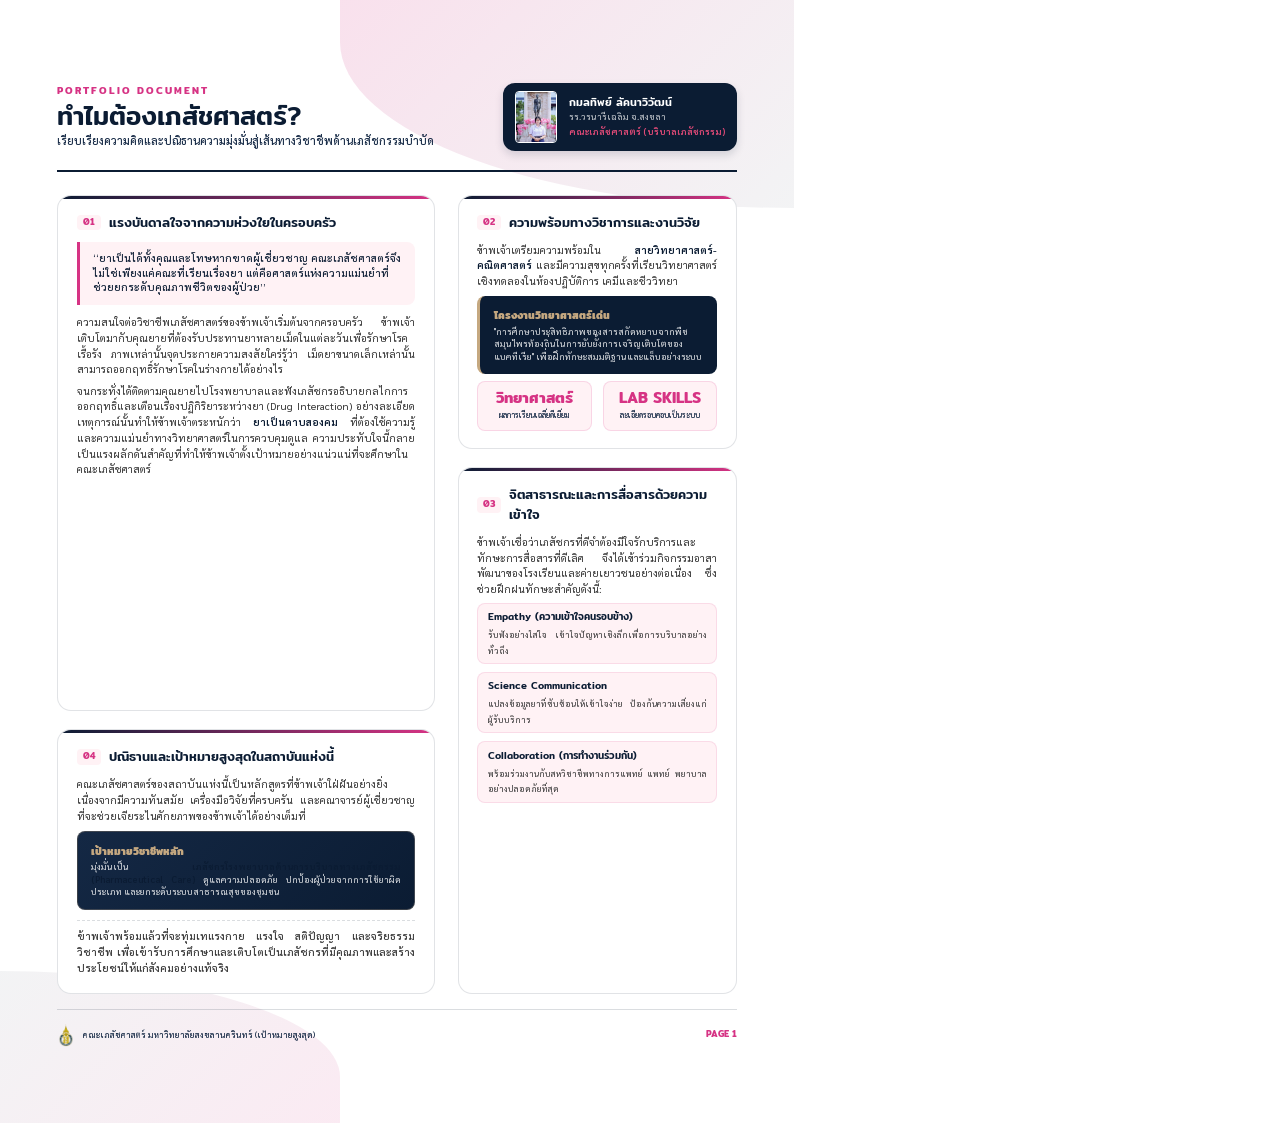
==== document.html @ d2f2b206 "Initialize portfolio website and document layouts" ====
<!DOCTYPE html>
<html lang="th">
<head>
    <meta charset="UTF-8">
    <meta name="viewport" content="width=device-width, initial-scale=1.0">
    <title>ทำไมต้องเภสัชศาสตร์ | กมลทิพย์ ลัคนาวิวัฒน์</title>
    <!-- Google Fonts -->
    <link rel="preconnect" href="https://fonts.googleapis.com">
    <link rel="preconnect" href="https://fonts.gstatic.com" crossorigin>
    <link href="https://fonts.googleapis.com/css2?family=Mitr:wght@400;500;600&family=Sarabun:ital,wght@0,400;0,500;0,600;0,700;1,400&family=Charm:wght@700&family=Outfit:wght@400;500;600;700&display=swap" rel="stylesheet">
    <style>
        :root {
            --navy-dark: #0B1C33;
            --navy-medium: #142844;
            --pink-primary: #D63384;
            --pink-bright: #E84C7A;
            --pink-soft: #FFF2F5;
            --gold-primary: #C5A880;
            --white: #FFFFFF;
            --text-navy: #0B1C33;
            --text-gray: #333333;
            
            --font-title: 'Mitr', sans-serif;
            --font-body: 'Sarabun', sans-serif;
            --font-serif: 'Charm', serif;
        }

        /* Reset and Print setup */
        *, *::before, *::after {
            box-sizing: border-box;
            margin: 0;
            padding: 0;
        }

        html, body {
            width: 210mm;
            height: 297mm;
            background-color: var(--white);
            font-family: var(--font-body);
            color: var(--text-gray);
            font-size: 14px;
            line-height: 1.5;
            -webkit-print-color-adjust: exact;
            print-color-adjust: exact;
        }

        /* Page Frame */
        .page-document {
            width: 210mm;
            height: 297mm;
            position: relative;
            padding: 22mm 15mm 20mm 15mm;
            overflow: hidden;
            display: flex;
            flex-direction: column;
            background-color: var(--white);
        }

        /* ------------------ DECORATIVE CURVES (Matching Cover) ------------------ */
        .decor-curve-top {
            position: absolute;
            top: 0;
            right: 0;
            width: 120mm;
            height: 55mm;
            background: linear-gradient(135deg, rgba(214, 51, 132, 0.15) 0%, rgba(11, 28, 51, 0.05) 100%);
            border-bottom-left-radius: 100% 80%;
            pointer-events: none;
            z-index: 1;
        }

        .decor-curve-bottom {
            position: absolute;
            bottom: 0;
            left: 0;
            width: 90mm;
            height: 40mm;
            background: linear-gradient(315deg, rgba(214, 51, 132, 0.1) 0%, rgba(11, 28, 51, 0.05) 100%);
            border-top-right-radius: 100% 70%;
            pointer-events: none;
            z-index: 1;
        }

        /* ------------------ HEADER SECTION ------------------ */
        .doc-header {
            position: relative;
            z-index: 10;
            display: flex;
            justify-content: space-between;
            align-items: flex-start;
            border-bottom: 2px solid var(--navy-dark);
            padding-bottom: 5mm;
            margin-bottom: 6mm;
        }

        .header-left {
            max-width: 110mm;
        }

        .doc-tag {
            font-family: var(--font-title);
            font-size: 10px;
            color: var(--pink-primary);
            text-transform: uppercase;
            letter-spacing: 2px;
            font-weight: 600;
            margin-bottom: 2px;
            display: block;
        }

        .doc-title {
            font-family: var(--font-title);
            font-size: 26px;
            font-weight: 500;
            color: var(--navy-dark);
            line-height: 1.2;
            margin-bottom: 2px;
        }

        .doc-subtitle {
            font-family: var(--font-body);
            font-size: 11px;
            color: var(--navy-medium);
            font-weight: 500;
        }

        /* Compact Profile Card in Header */
        .profile-badge {
            display: flex;
            align-items: center;
            gap: 12px;
            background: var(--navy-dark);
            color: var(--white);
            padding: 8px 12px;
            border-radius: 12px;
            box-shadow: 0 4px 8px rgba(11, 28, 51, 0.15);
            max-width: 70mm;
        }

        .profile-badge-img-container {
            width: 42px;
            height: 52px;
            position: relative;
            flex-shrink: 0;
        }

        .profile-badge-img {
            width: 100%;
            height: 100%;
            object-fit: cover;
            border-radius: 4px;
            border: 1px solid var(--white);
        }

        .profile-badge-info {
            display: flex;
            flex-direction: column;
        }

        .profile-badge-name {
            font-family: var(--font-title);
            font-size: 11px;
            font-weight: 500;
            line-height: 1.3;
        }

        .profile-badge-school {
            font-size: 9px;
            color: rgba(255, 255, 255, 0.8);
            margin-bottom: 2px;
        }

        .profile-badge-target {
            font-size: 9px;
            color: var(--pink-bright);
            font-weight: 600;
        }

        /* ------------------ MAIN GRID LAYOUT ------------------ */
        .doc-grid {
            position: relative;
            z-index: 10;
            display: grid;
            grid-template-columns: 1.15fr 0.85fr;
            gap: 6mm;
            flex: 1;
        }

        .grid-column-left {
            display: flex;
            flex-direction: column;
            gap: 5mm;
        }

        .grid-column-right {
            display: flex;
            flex-direction: column;
            gap: 5mm;
        }

        /* ------------------ COMPONENT CARDS ------------------ */
        .doc-card {
            background-color: var(--white);
            border: 1px solid rgba(11, 28, 51, 0.12);
            border-radius: 14px;
            padding: 4.5mm 5mm;
            position: relative;
            overflow: hidden;
            display: flex;
            flex-direction: column;
        }

        .doc-card::before {
            content: '';
            position: absolute;
            top: 0;
            left: 0;
            right: 0;
            height: 3px;
            background: linear-gradient(90deg, var(--navy-dark), var(--pink-primary));
        }

        .card-header {
            display: flex;
            align-items: center;
            gap: 8px;
            margin-bottom: 2.5mm;
        }

        .card-num {
            font-family: var(--font-title);
            font-size: 9px;
            color: var(--pink-primary);
            background-color: var(--pink-soft);
            padding: 1px 6px;
            border-radius: 4px;
            font-weight: 600;
        }

        .card-title {
            font-family: var(--font-title);
            font-size: 13px;
            color: var(--navy-dark);
            font-weight: 500;
        }

        .card-body {
            font-size: 10.5px;
            color: var(--text-gray);
            text-align: justify;
        }

        .card-body p {
            margin-bottom: 1.5mm;
        }

        .card-body p:last-child {
            margin-bottom: 0;
        }

        .card-body strong {
            color: var(--navy-dark);
            font-weight: 600;
        }

        /* Quote Box inside Inspiration */
        .quote-box {
            background-color: var(--pink-soft);
            border-left: 3px solid var(--pink-primary);
            padding: 2.5mm 3.5mm;
            border-radius: 0 8px 8px 0;
            margin-bottom: 2.5mm;
        }

        .quote-text {
            font-family: var(--font-body);
            font-size: 10.5px;
            color: var(--navy-dark);
            font-weight: 500;
            line-height: 1.4;
        }

        /* Project Box */
        .project-box {
            background-color: var(--navy-dark);
            color: var(--white);
            border-left: 3px solid var(--gold-primary);
            border-radius: 8px;
            padding: 3mm 3.5mm;
            margin: 2mm 0;
        }

        .project-title {
            font-family: var(--font-title);
            font-size: 10.5px;
            color: var(--gold-primary);
            margin-bottom: 1px;
        }

        .project-desc {
            font-size: 9px;
            color: rgba(255, 255, 255, 0.9);
            line-height: 1.4;
            margin-bottom: 0 !important;
        }

        /* Stats grid */
        .stats-grid {
            display: grid;
            grid-template-columns: 1fr 1fr;
            gap: 3mm;
            margin-top: 2mm;
        }

        .stat-item {
            background-color: var(--pink-soft);
            border: 1px solid rgba(214, 51, 132, 0.15);
            border-radius: 8px;
            padding: 2mm;
            text-align: center;
        }

        .stat-val {
            font-family: var(--font-title);
            font-size: 15px;
            color: var(--pink-primary);
            font-weight: 600;
            display: block;
            line-height: 1.1;
        }

        .stat-lbl {
            font-size: 8px;
            color: var(--navy-medium);
            font-weight: 500;
        }

        /* Skill Pill List */
        .skills-list {
            display: flex;
            flex-direction: column;
            gap: 2mm;
            margin-top: 1.5mm;
        }

        .skill-pill {
            background-color: var(--pink-soft);
            border: 1px solid rgba(214, 51, 132, 0.12);
            border-radius: 8px;
            padding: 1.5mm 2.5mm;
        }

        .skill-name {
            font-family: var(--font-title);
            font-size: 10px;
            color: var(--navy-dark);
            display: block;
            margin-bottom: 0.5mm;
            font-weight: 500;
        }

        .skill-desc {
            font-size: 8.5px;
            color: var(--text-gray);
            line-height: 1.3;
        }

        /* Goal highlight box */
        .goal-box {
            background: linear-gradient(135deg, var(--navy-medium), var(--navy-dark));
            color: var(--white);
            border-radius: 8px;
            padding: 3mm 3.5mm;
            margin-top: 2mm;
            border: 1px solid rgba(197, 168, 128, 0.25);
        }

        .goal-title {
            font-family: var(--font-title);
            font-size: 10.5px;
            color: var(--gold-primary);
            margin-bottom: 1px;
        }

        .goal-desc {
            font-size: 9px;
            color: rgba(255, 255, 255, 0.9);
            line-height: 1.4;
            margin-bottom: 0 !important;
        }

        .final-p {
            margin-top: 2.5mm;
            font-weight: 500;
            border-top: 1px dashed rgba(11, 28, 51, 0.15);
            padding-top: 2mm;
        }

        /* ------------------ FOOTER SECTION ------------------ */
        .doc-footer {
            position: relative;
            z-index: 10;
            display: flex;
            justify-content: space-between;
            align-items: center;
            border-top: 1px solid rgba(11, 28, 51, 0.15);
            padding-top: 3.5mm;
            margin-top: 4mm;
        }

        .footer-logo-area {
            display: flex;
            align-items: center;
            gap: 8px;
        }

        .footer-logo {
            height: 24px;
            width: auto;
        }

        .footer-text {
            font-size: 8.5px;
            color: var(--navy-medium);
            font-weight: 500;
        }

        .footer-page-num {
            font-family: var(--font-title);
            font-size: 9px;
            color: var(--pink-primary);
            font-weight: 600;
        }
    </style>
</head>
<body>
    <div class="page-document">
        
        <!-- Background Curves matching Cover Page -->
        <div class="decor-curve-top"></div>
        <div class="decor-curve-bottom"></div>

        <!-- Document Header -->
        <header class="doc-header">
            <div class="header-left">
                <span class="doc-tag">PORTFOLIO DOCUMENT</span>
                <h1 class="doc-title">ทำไมต้องเภสัชศาสตร์?</h1>
                <p class="doc-subtitle">เรียบเรียงความคิดและปณิธานความมุ่งมั่นสู่เส้นทางวิชาชีพด้านเภสัชกรรมบำบัด</p>
            </div>
            
            <!-- Compact Profile Card -->
            <div class="profile-badge">
                <div class="profile-badge-img-container">
                    <img src="angun.jpg" alt="นางสาวกมลทิพย์ ลัคนาวิวัฒน์" class="profile-badge-img">
                </div>
                <div class="profile-badge-info">
                    <span class="profile-badge-name">กมลทิพย์ ลัคนาวิวัฒน์</span>
                    <span class="profile-badge-school">รร.วรนารีเฉลิม จ.สงขลา</span>
                    <span class="profile-badge-target">คณะเภสัชศาสตร์ (บริบาลเภสัชกรรม)</span>
                </div>
            </div>
        </header>

        <!-- Document Content Grid -->
        <main class="doc-grid">
            
            <!-- Left Column: Inspiration & Goals -->
            <div class="grid-column-left">
                
                <!-- Card 1: Inspiration -->
                <section class="doc-card" style="flex: 1;">
                    <div class="card-header">
                        <span class="card-num">01</span>
                        <h2 class="card-title">แรงบันดาลใจจากความห่วงใยในครอบครัว</h2>
                    </div>
                    
                    <div class="quote-box">
                        <p class="quote-text">“ยาเป็นได้ทั้งคุณและโทษหากขาดผู้เชี่ยวชาญ คณะเภสัชศาสตร์จึงไม่ใช่เพียงแค่คณะที่เรียนเรื่องยา แต่คือศาสตร์แห่งความแม่นยำที่ช่วยยกระดับคุณภาพชีวิตของผู้ป่วย”</p>
                    </div>
                    
                    <div class="card-body">
                        <p>ความสนใจต่อวิชาชีพเภสัชศาสตร์ของข้าพเจ้าเริ่มต้นจากครอบครัว ข้าพเจ้าเติบโตมากับคุณยายที่ต้องรับประทานยาหลายเม็ดในแต่ละวันเพื่อรักษาโรคเรื้อรัง ภาพเหล่านั้นจุดประกายความสงสัยใคร่รู้ว่า เม็ดยาขนาดเล็กเหล่านั้นสามารถออกฤทธิ์รักษาโรคในร่างกายได้อย่างไร</p>
                        <p>จนกระทั่งได้ติดตามคุณยายไปโรงพยาบาลและฟังเภสัชกรอธิบายกลไกการออกฤทธิ์และเตือนเรื่องปฏิกิริยาระหว่างยา (Drug Interaction) อย่างละเอียด เหตุการณ์นั้นทำให้ข้าพเจ้าตระหนักว่า <strong>ยาเป็นดาบสองคม</strong> ที่ต้องใช้ความรู้และความแม่นยำทางวิทยาศาสตร์ในการควบคุมดูแล ความประทับใจนี้กลายเป็นแรงผลักดันสำคัญที่ทำให้ข้าพเจ้าตั้งเป้าหมายอย่างแน่วแน่ที่จะศึกษาในคณะเภสัชศาสตร์</p>
                    </div>
                </section>

                <!-- Card 4: Career Goals -->
                <section class="doc-card">
                    <div class="card-header">
                        <span class="card-num">04</span>
                        <h2 class="card-title">ปณิธานและเป้าหมายสูงสุดในสถาบันแห่งนี้</h2>
                    </div>
                    
                    <div class="card-body">
                        <p>คณะเภสัชศาสตร์ของสถาบันแห่งนี้เป็นหลักสูตรที่ข้าพเจ้าใฝ่ฝันอย่างยิ่ง เนื่องจากมีความทันสมัย เครื่องมือวิจัยที่ครบครัน และคณาจารย์ผู้เชี่ยวชาญที่จะช่วยเจียระไนศักยภาพของข้าพเจ้าได้อย่างเต็มที่</p>
                        
                        <div class="goal-box">
                            <h4 class="goal-title">เป้าหมายวิชาชีพหลัก</h4>
                            <p class="goal-desc">มุ่งมั่นเป็น <strong>เภสัชกรโรงพยาบาลด้านการบริบาลทางเภสัชกรรม (Pharmaceutical Care)</strong> ดูแลความปลอดภัย ปกป้องผู้ป่วยจากการใช้ยาผิดประเภท และยกระดับระบบสาธารณสุขของชุมชน</p>
                        </div>
                        
                        <p class="final-p">ข้าพเจ้าพร้อมแล้วที่จะทุ่มเทแรงกาย แรงใจ สติปัญญา และจริยธรรมวิชาชีพ เพื่อเข้ารับการศึกษาและเติบโตเป็นเภสัชกรที่มีคุณภาพและสร้างประโยชน์ให้แก่สังคมอย่างแท้จริง</p>
                    </div>
                </section>
                
            </div>

            <!-- Right Column: Academic Preparation & Soft Skills -->
            <div class="grid-column-right">
                
                <!-- Card 2: Academic Readiness -->
                <section class="doc-card">
                    <div class="card-header">
                        <span class="card-num">02</span>
                        <h2 class="card-title">ความพร้อมทางวิชาการและงานวิจัย</h2>
                    </div>
                    
                    <div class="card-body">
                        <p>ข้าพเจ้าเตรียมความพร้อมใน <strong>สายวิทยาศาสตร์-คณิตศาสตร์</strong> และมีความสุขทุกครั้งที่เรียนวิทยาศาสตร์เชิงทดลองในห้องปฏิบัติการ เคมีและชีววิทยา</p>
                        
                        <div class="project-box">
                            <h4 class="project-title">โครงงานวิทยาศาสตร์เด่น</h4>
                            <p class="project-desc">"การศึกษาประสิทธิภาพของสารสกัดหยาบจากพืชสมุนไพรท้องถิ่นในการยับยั้งการเจริญเติบโตของแบคทีเรีย" เพื่อฝึกทักษะสมมติฐานและแล็บอย่างระบบ</p>
                        </div>
                        
                        <div class="stats-grid">
                            <div class="stat-item">
                                <span class="stat-val">วิทยาศาสตร์</span>
                                <span class="stat-lbl">ผลการเรียนเฉลี่ยดีเยี่ยม</span>
                            </div>
                            <div class="stat-item">
                                <span class="stat-val">LAB SKILLS</span>
                                <span class="stat-lbl">ละเอียดรอบคอบเป็นระบบ</span>
                            </div>
                        </div>
                    </div>
                </section>

                <!-- Card 3: Soft Skills -->
                <section class="doc-card" style="flex: 1;">
                    <div class="card-header">
                        <span class="card-num">03</span>
                        <h2 class="card-title">จิตสาธารณะและการสื่อสารด้วยความเข้าใจ</h2>
                    </div>
                    
                    <div class="card-body">
                        <p>ข้าพเจ้าเชื่อว่าเภสัชกรที่ดีจำต้องมีใจรักบริการและทักษะการสื่อสารที่ดีเลิศ จึงได้เข้าร่วมกิจกรรมอาสาพัฒนาของโรงเรียนและค่ายเยาวชนอย่างต่อเนื่อง ซึ่งช่วยฝึกฝนทักษะสำคัญดังนี้:</p>
                        
                        <div class="skills-list">
                            <div class="skill-pill">
                                <span class="skill-name">Empathy (ความเข้าใจคนรอบข้าง)</span>
                                <span class="skill-desc">รับฟังอย่างใส่ใจ เข้าใจปัญหาเชิงลึกเพื่อการบริบาลอย่างทั่วถึง</span>
                            </div>
                            <div class="skill-pill">
                                <span class="skill-name">Science Communication</span>
                                <span class="skill-desc">แปลงข้อมูลยาที่ซับซ้อนให้เข้าใจง่าย ป้องกันความเสี่ยงแก่ผู้รับบริการ</span>
                            </div>
                            <div class="skill-pill">
                                <span class="skill-name">Collaboration (การทำงานร่วมกัน)</span>
                                <span class="skill-desc">พร้อมร่วมงานกับสหวิชาชีพทางการแพทย์ แพทย์ พยาบาล อย่างปลอดภัยที่สุด</span>
                            </div>
                        </div>
                    </div>
                </section>
                
            </div>
            
        </main>

        <!-- Document Footer -->
        <footer class="doc-footer">
            <div class="footer-logo-area">
                <img src="psu.webp" alt="PSU Logo" class="footer-logo">
                <span class="footer-text">คณะเภสัชศาสตร์ มหาวิทยาลัยสงขลานครินทร์ (เป้าหมายสูงสุด)</span>
            </div>
            <span class="footer-page-num">PAGE 1</span>
        </footer>

    </div>
</body>
</html>
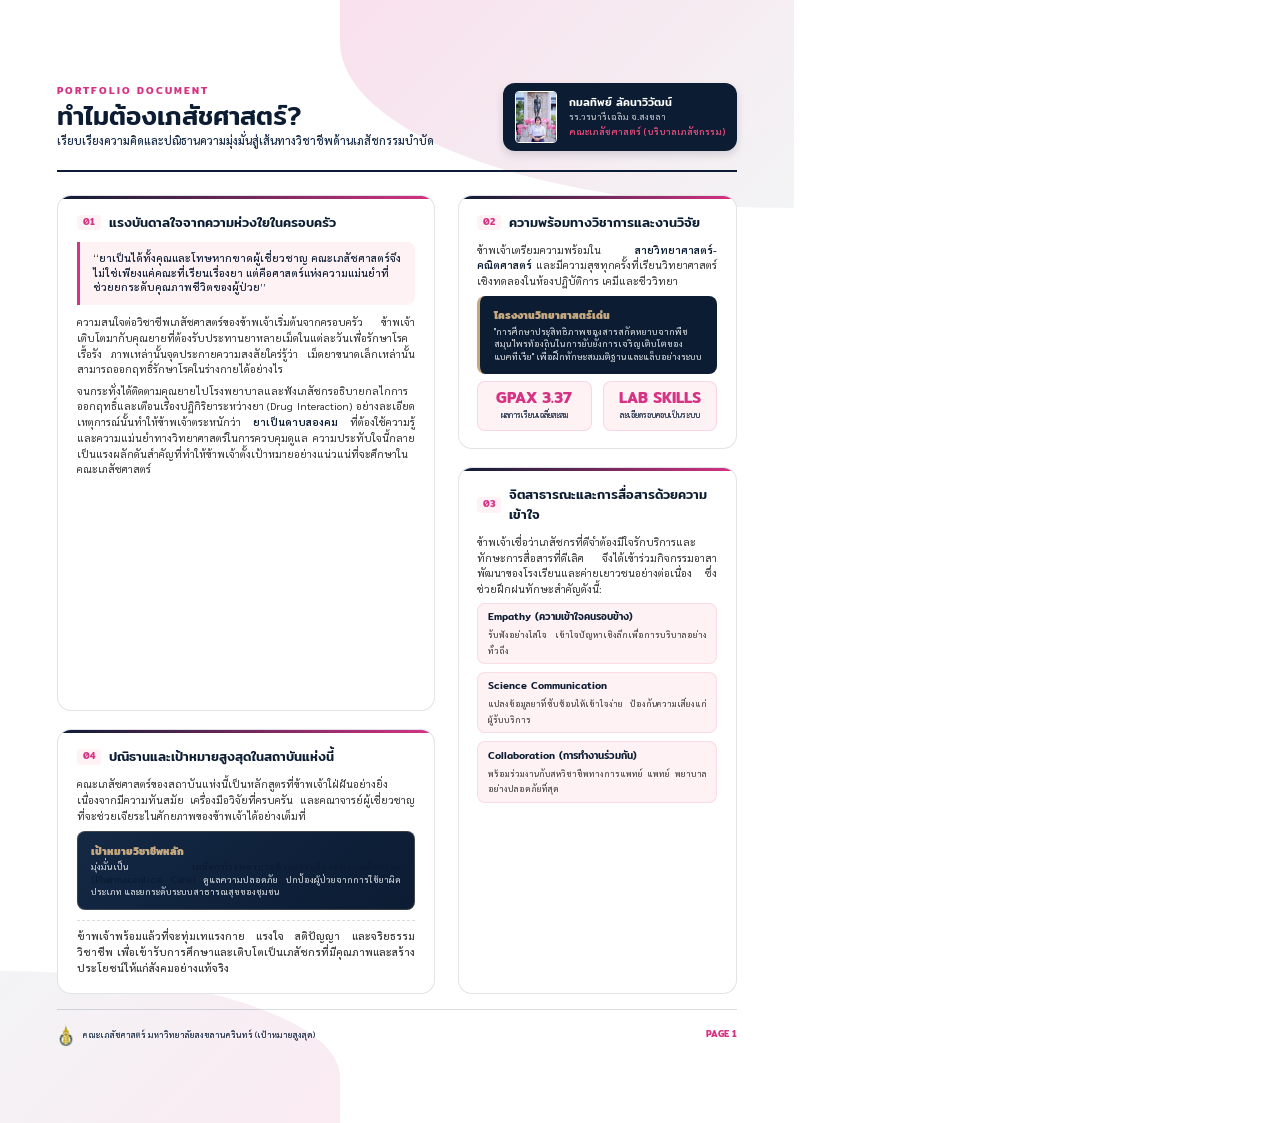
==== commit 1f0dab28: "Update GPAX to 3.37 and regenerate PDFs" ====
--- a/document.html
+++ b/document.html
@@ -525,8 +525,8 @@
                         
                         <div class="stats-grid">
                             <div class="stat-item">
-                                <span class="stat-val">วิทยาศาสตร์</span>
-                                <span class="stat-lbl">ผลการเรียนเฉลี่ยดีเยี่ยม</span>
+                                <span class="stat-val">GPAX 3.37</span>
+                                <span class="stat-lbl">ผลการเรียนเฉลี่ยสะสม</span>
                             </div>
                             <div class="stat-item">
                                 <span class="stat-val">LAB SKILLS</span>
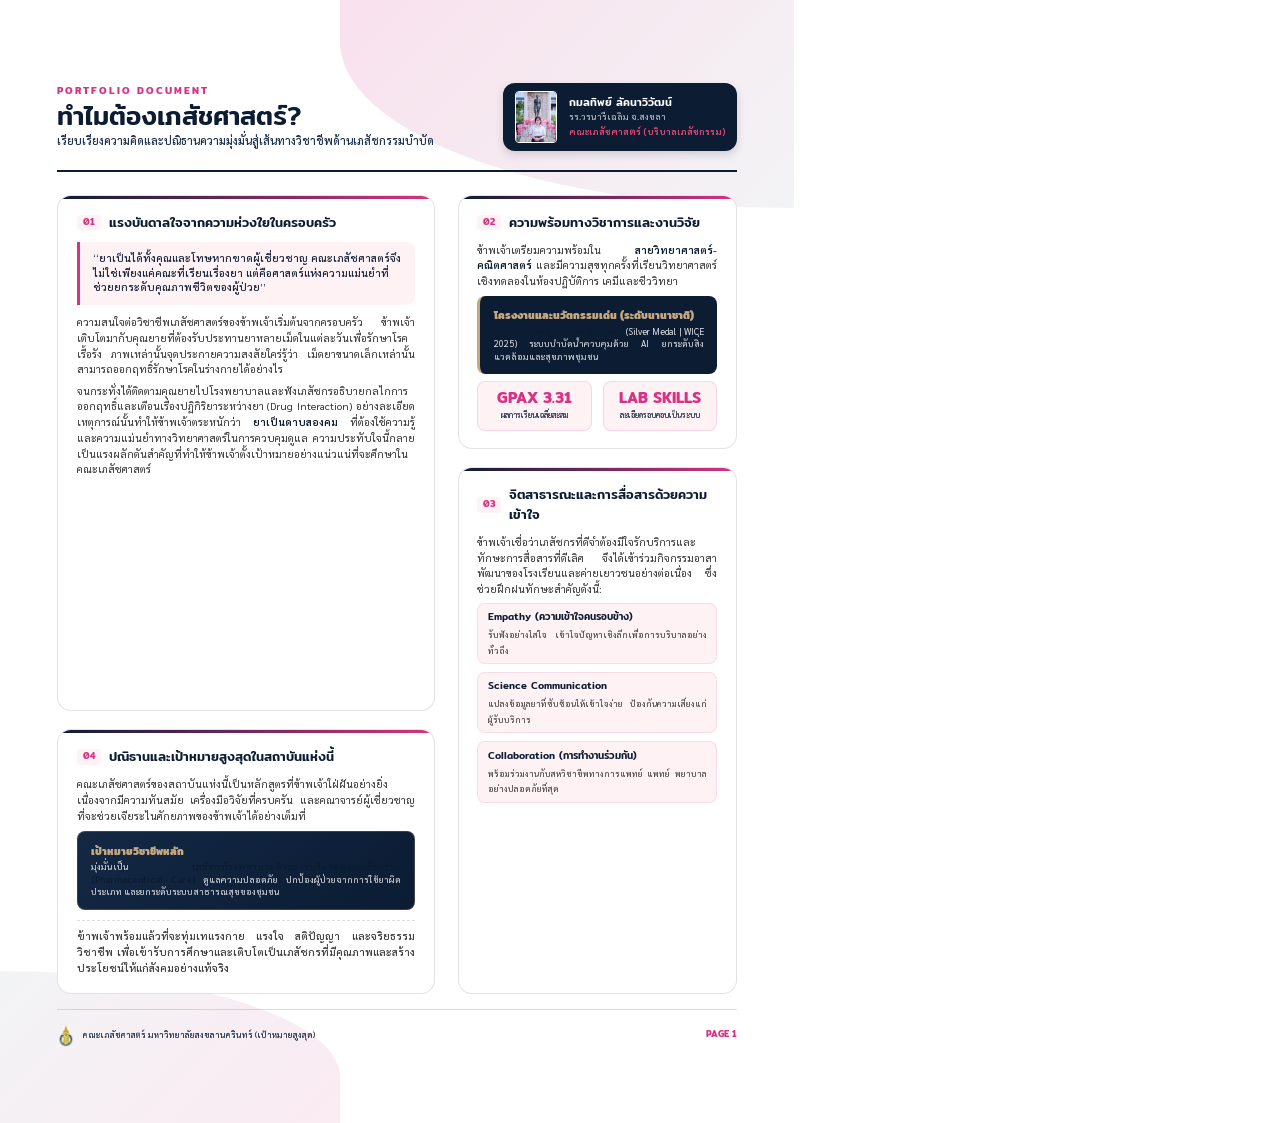
==== commit 9adbce5a: "Update project to HydroSense Biochar System, GPAX to 3.31, and fix card text contrast" ====
--- a/document.html
+++ b/document.html
@@ -519,13 +519,13 @@
                         <p>ข้าพเจ้าเตรียมความพร้อมใน <strong>สายวิทยาศาสตร์-คณิตศาสตร์</strong> และมีความสุขทุกครั้งที่เรียนวิทยาศาสตร์เชิงทดลองในห้องปฏิบัติการ เคมีและชีววิทยา</p>
                         
                         <div class="project-box">
-                            <h4 class="project-title">โครงงานวิทยาศาสตร์เด่น</h4>
-                            <p class="project-desc">"การศึกษาประสิทธิภาพของสารสกัดหยาบจากพืชสมุนไพรท้องถิ่นในการยับยั้งการเจริญเติบโตของแบคทีเรีย" เพื่อฝึกทักษะสมมติฐานและแล็บอย่างระบบ</p>
+                            <h4 class="project-title">โครงงานและนวัตกรรมเด่น (ระดับนานาชาติ)</h4>
+                            <p class="project-desc"><strong>"HydroSense Biochar System"</strong> (Silver Medal | WICE 2025) ระบบบำบัดน้ำควบคุมด้วย AI ยกระดับสิ่งแวดล้อมและสุขภาพชุมชน</p>
                         </div>
                         
                         <div class="stats-grid">
                             <div class="stat-item">
-                                <span class="stat-val">GPAX 3.37</span>
+                                <span class="stat-val">GPAX 3.31</span>
                                 <span class="stat-lbl">ผลการเรียนเฉลี่ยสะสม</span>
                             </div>
                             <div class="stat-item">
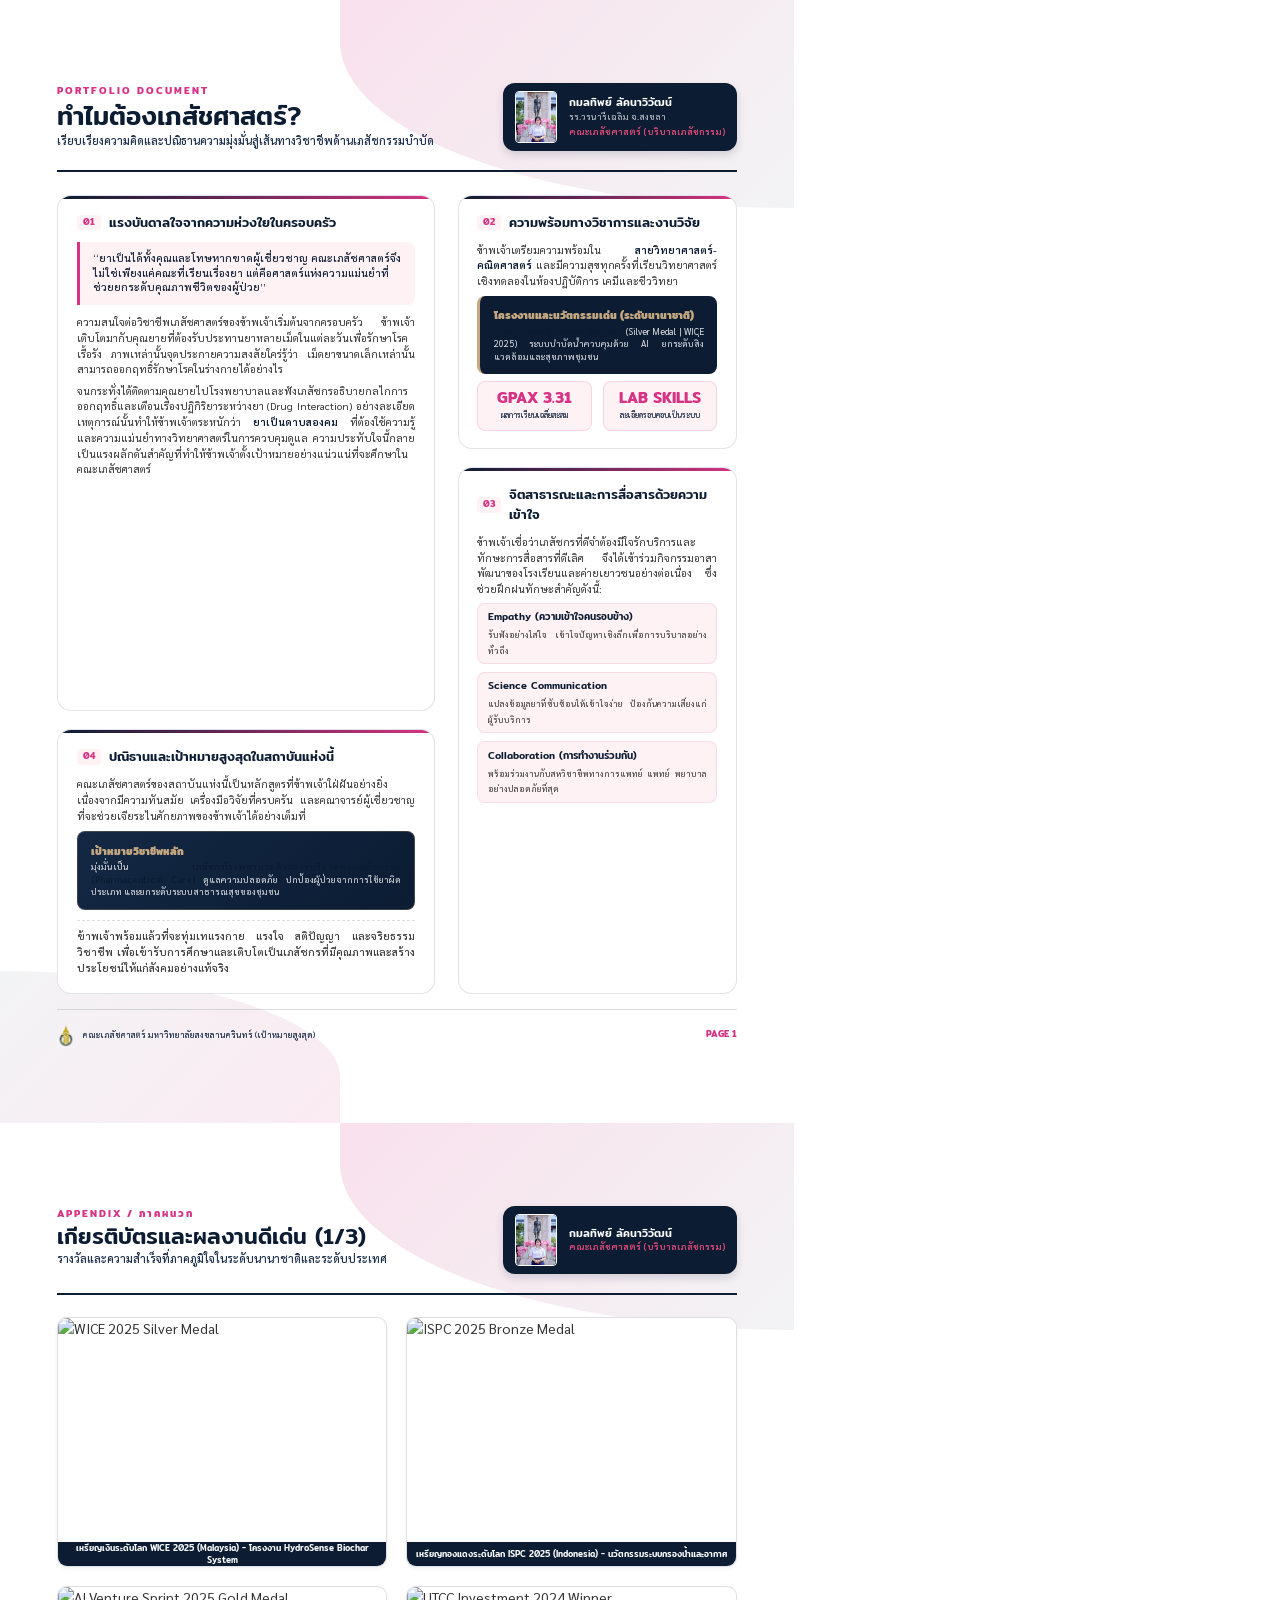
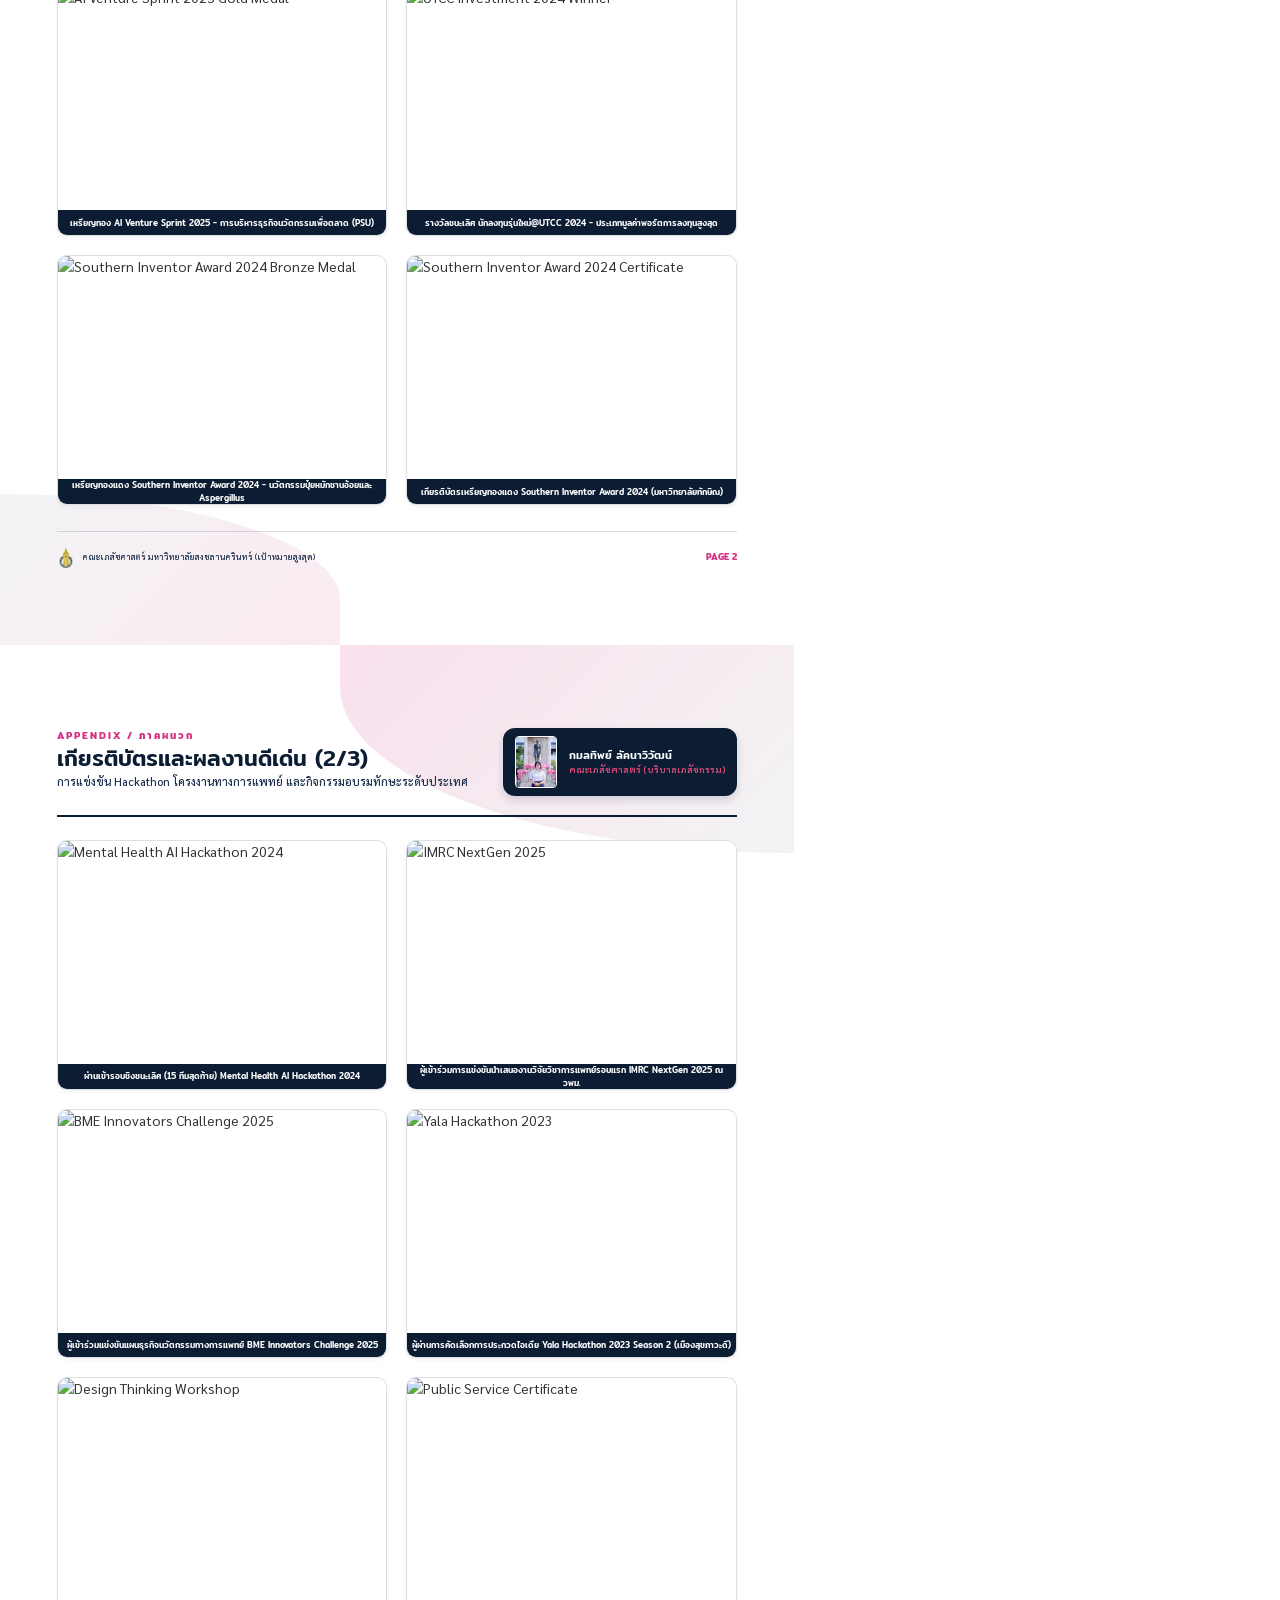
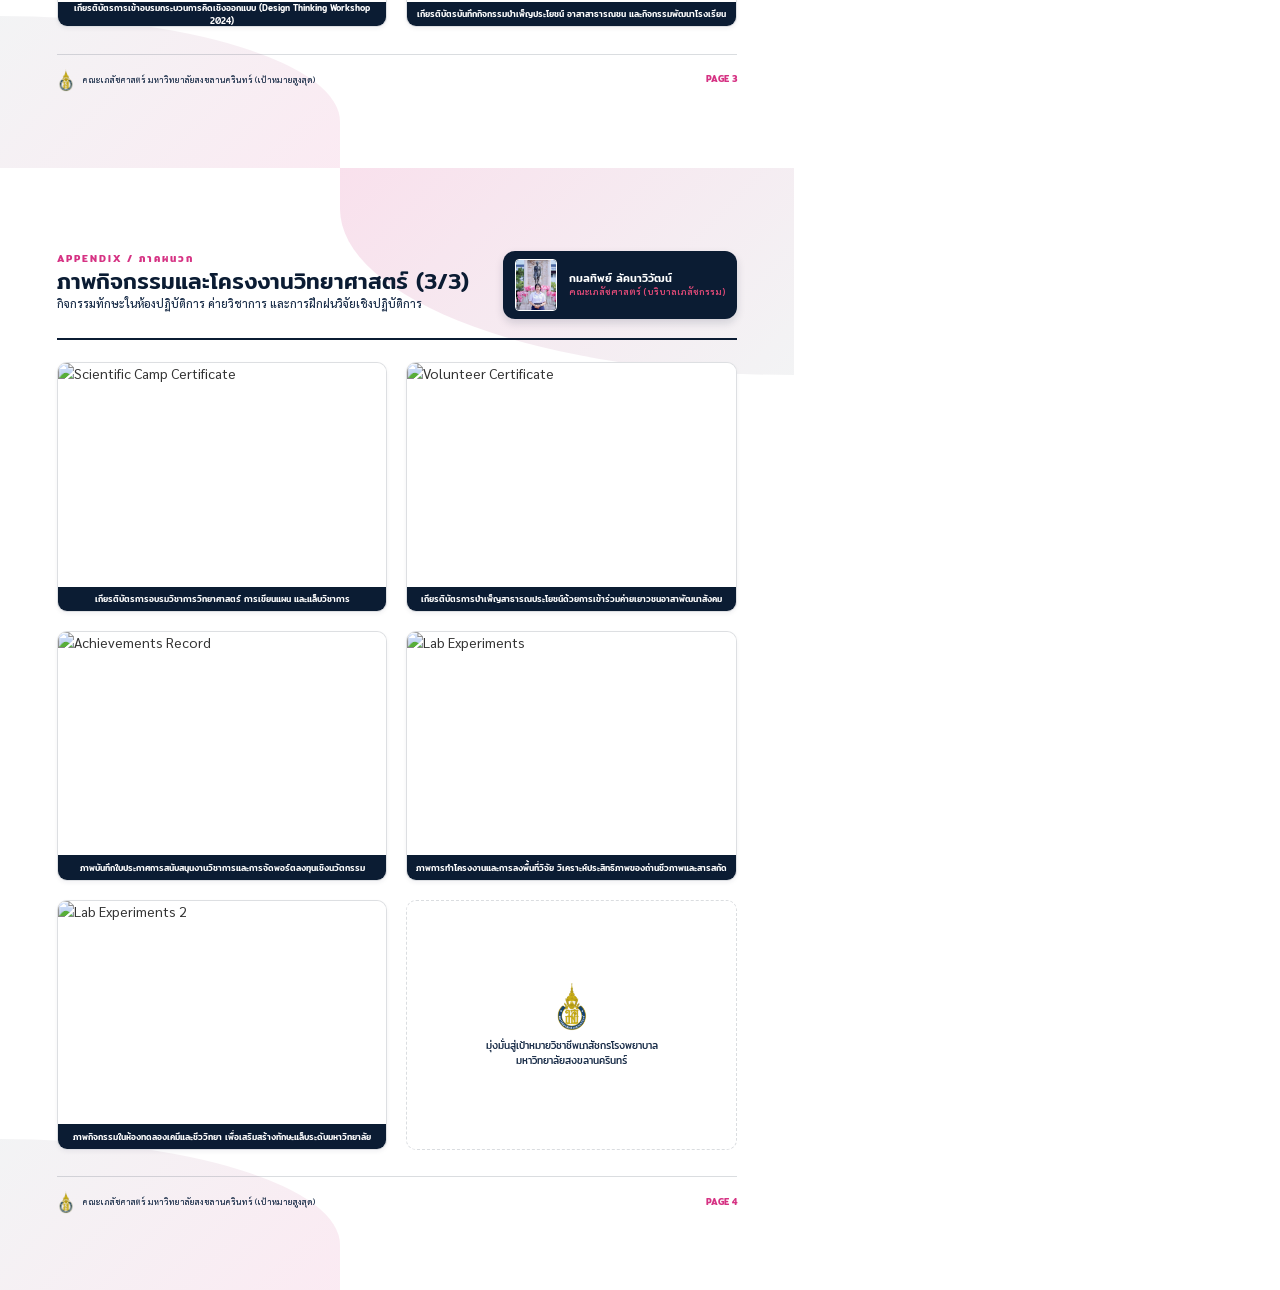
==== commit b4eb361b: "Add 'All Achievements' image gallery and appendix pages to website and PDFs" ====
--- a/document.html
+++ b/document.html
@@ -430,6 +430,61 @@
             font-size: 9px;
             color: var(--pink-primary);
             font-weight: 600;
+        }
+
+        /* Appendix / Gallery Document Page Styles */
+        @media print {
+            .page-document {
+                page-break-after: always;
+            }
+            .page-document:last-child {
+                page-break-after: avoid;
+            }
+        }
+
+        .appendix-grid {
+            display: grid;
+            grid-template-columns: 1fr 1fr;
+            grid-template-rows: repeat(3, 1fr);
+            gap: 5mm;
+            flex: 1;
+            margin-bottom: 3mm;
+            position: relative;
+            z-index: 10;
+        }
+
+        .appendix-item {
+            border: 1.5px solid rgba(11, 28, 51, 0.12);
+            border-radius: 10px;
+            overflow: hidden;
+            display: flex;
+            flex-direction: column;
+            background-color: #FAFAFA;
+            position: relative;
+            box-shadow: 0 2px 4px rgba(11,28,51,0.05);
+        }
+
+        .appendix-item img {
+            width: 100%;
+            height: calc(100% - 6.5mm);
+            object-fit: contain;
+            background-color: var(--white);
+            display: block;
+        }
+
+        .appendix-item-title {
+            height: 6.5mm;
+            background-color: var(--navy-dark);
+            color: var(--white);
+            font-size: 8.5px;
+            font-family: var(--font-title);
+            display: flex;
+            align-items: center;
+            justify-content: center;
+            text-align: center;
+            padding: 0 4px;
+            font-weight: 500;
+            border-top: 1px solid rgba(11, 28, 51, 0.15);
         }
     </style>
 </head>
@@ -577,5 +632,182 @@
         </footer>
 
     </div>
+
+    <!-- Appendix Page 1 (Page 2) -->
+    <div class="page-document">
+        <div class="decor-curve-top"></div>
+        <div class="decor-curve-bottom"></div>
+
+        <header class="doc-header">
+            <div class="header-left">
+                <span class="doc-tag">APPENDIX / ภาคผนวก</span>
+                <h1 class="doc-title" style="font-size: 22px;">เกียรติบัตรและผลงานดีเด่น (1/3)</h1>
+                <p class="doc-subtitle">รางวัลและความสำเร็จที่ภาคภูมิใจในระดับนานาชาติและระดับประเทศ</p>
+            </div>
+            <div class="profile-badge">
+                <div class="profile-badge-img-container">
+                    <img src="angun.jpg" alt="นางสาวกมลทิพย์ ลัคนาวิวัฒน์" class="profile-badge-img">
+                </div>
+                <div class="profile-badge-info">
+                    <span class="profile-badge-name">กมลทิพย์ ลัคนาวิวัฒน์</span>
+                    <span class="profile-badge-target">คณะเภสัชศาสตร์ (บริบาลเภสัชกรรม)</span>
+                </div>
+            </div>
+        </header>
+
+        <main class="appendix-grid">
+            <div class="appendix-item">
+                <img src="ผลงาน/S__7643156_0.jpg" alt="WICE 2025 Silver Medal">
+                <div class="appendix-item-title">เหรียญเงินระดับโลก WICE 2025 (Malaysia) - โครงงาน HydroSense Biochar System</div>
+            </div>
+            <div class="appendix-item">
+                <img src="ผลงาน/S__7643157_0.jpg" alt="ISPC 2025 Bronze Medal">
+                <div class="appendix-item-title">เหรียญทองแดงระดับโลก ISPC 2025 (Indonesia) - นวัตกรรมระบบกรองน้ำและอากาศ</div>
+            </div>
+            <div class="appendix-item">
+                <img src="ผลงาน/S__7643158_0.jpg" alt="AI Venture Sprint 2025 Gold Medal">
+                <div class="appendix-item-title">เหรียญทอง AI Venture Sprint 2025 - การบริหารธุรกิจนวัตกรรมเพื่อตลาด (PSU)</div>
+            </div>
+            <div class="appendix-item">
+                <img src="ผลงาน/S__7643159_0.jpg" alt="UTCC Investment 2024 Winner">
+                <div class="appendix-item-title">รางวัลชนะเลิศ นักลงทุนรุ่นใหม่@UTCC 2024 - ประเภทมูลค่าพอร์ตการลงทุนสูงสุด</div>
+            </div>
+            <div class="appendix-item">
+                <img src="ผลงาน/S__7643160_0.jpg" alt="Southern Inventor Award 2024 Bronze Medal">
+                <div class="appendix-item-title">เหรียญทองแดง Southern Inventor Award 2024 - นวัตกรรมปุ๋ยหมักชานอ้อยและ Aspergillus</div>
+            </div>
+            <div class="appendix-item">
+                <img src="ผลงาน/S__7643161_0.jpg" alt="Southern Inventor Award 2024 Certificate">
+                <div class="appendix-item-title">เกียรติบัตรเหรียญทองแดง Southern Inventor Award 2024 (มหาวิทยาลัยทักษิณ)</div>
+            </div>
+        </main>
+
+        <footer class="doc-footer">
+            <div class="footer-logo-area">
+                <img src="psu.webp" alt="PSU Logo" class="footer-logo">
+                <span class="footer-text">คณะเภสัชศาสตร์ มหาวิทยาลัยสงขลานครินทร์ (เป้าหมายสูงสุด)</span>
+            </div>
+            <span class="footer-page-num">PAGE 2</span>
+        </footer>
+    </div>
+
+    <!-- Appendix Page 2 (Page 3) -->
+    <div class="page-document">
+        <div class="decor-curve-top"></div>
+        <div class="decor-curve-bottom"></div>
+
+        <header class="doc-header">
+            <div class="header-left">
+                <span class="doc-tag">APPENDIX / ภาคผนวก</span>
+                <h1 class="doc-title" style="font-size: 22px;">เกียรติบัตรและผลงานดีเด่น (2/3)</h1>
+                <p class="doc-subtitle">การแข่งขัน Hackathon โครงงานทางการแพทย์ และกิจกรรมอบรมทักษะระดับประเทศ</p>
+            </div>
+            <div class="profile-badge">
+                <div class="profile-badge-img-container">
+                    <img src="angun.jpg" alt="นางสาวกมลทิพย์ ลัคนาวิวัฒน์" class="profile-badge-img">
+                </div>
+                <div class="profile-badge-info">
+                    <span class="profile-badge-name">กมลทิพย์ ลัคนาวิวัฒน์</span>
+                    <span class="profile-badge-target">คณะเภสัชศาสตร์ (บริบาลเภสัชกรรม)</span>
+                </div>
+            </div>
+        </header>
+
+        <main class="appendix-grid">
+            <div class="appendix-item">
+                <img src="ผลงาน/S__7643162_0.jpg" alt="Mental Health AI Hackathon 2024">
+                <div class="appendix-item-title">ผ่านเข้ารอบชิงชนะเลิศ (15 ทีมสุดท้าย) Mental Health AI Hackathon 2024</div>
+            </div>
+            <div class="appendix-item">
+                <img src="ผลงาน/S__7643163_0.jpg" alt="IMRC NextGen 2025">
+                <div class="appendix-item-title">ผู้เข้าร่วมการแข่งขันนำเสนองานวิจัยวิชาการแพทย์รอบแรก IMRC NextGen 2025 ณ วพม.</div>
+            </div>
+            <div class="appendix-item">
+                <img src="ผลงาน/S__7643164_0.jpg" alt="BME Innovators Challenge 2025">
+                <div class="appendix-item-title">ผู้เข้าร่วมแข่งขันแผนธุรกิจนวัตกรรมทางการแพทย์ BME Innovators Challenge 2025</div>
+            </div>
+            <div class="appendix-item">
+                <img src="ผลงาน/S__7643165_0.jpg" alt="Yala Hackathon 2023">
+                <div class="appendix-item-title">ผู้ผ่านการคัดเลือกการประกวดไอเดีย Yala Hackathon 2023 Season 2 (เมืองสุขภาวะดี)</div>
+            </div>
+            <div class="appendix-item">
+                <img src="ผลงาน/S__7643167_0.jpg" alt="Design Thinking Workshop">
+                <div class="appendix-item-title">เกียรติบัตรการเข้าอบรมกระบวนการคิดเชิงออกแบบ (Design Thinking Workshop 2024)</div>
+            </div>
+            <div class="appendix-item">
+                <img src="ผลงาน/S__7643168_0.jpg" alt="Public Service Certificate">
+                <div class="appendix-item-title">เกียรติบัตรบันทึกกิจกรรมบำเพ็ญประโยชน์ อาสาสาธารณชน และกิจกรรมพัฒนาโรงเรียน</div>
+            </div>
+        </main>
+
+        <footer class="doc-footer">
+            <div class="footer-logo-area">
+                <img src="psu.webp" alt="PSU Logo" class="footer-logo">
+                <span class="footer-text">คณะเภสัชศาสตร์ มหาวิทยาลัยสงขลานครินทร์ (เป้าหมายสูงสุด)</span>
+            </div>
+            <span class="footer-page-num">PAGE 3</span>
+        </footer>
+    </div>
+
+    <!-- Appendix Page 3 (Page 4) -->
+    <div class="page-document">
+        <div class="decor-curve-top"></div>
+        <div class="decor-curve-bottom"></div>
+
+        <header class="doc-header">
+            <div class="header-left">
+                <span class="doc-tag">APPENDIX / ภาคผนวก</span>
+                <h1 class="doc-title" style="font-size: 22px;">ภาพกิจกรรมและโครงงานวิทยาศาสตร์ (3/3)</h1>
+                <p class="doc-subtitle">กิจกรรมทักษะในห้องปฏิบัติการ ค่ายวิชาการ และการฝึกฝนวิจัยเชิงปฏิบัติการ</p>
+            </div>
+            <div class="profile-badge">
+                <div class="profile-badge-img-container">
+                    <img src="angun.jpg" alt="นางสาวกมลทิพย์ ลัคนาวิวัฒน์" class="profile-badge-img">
+                </div>
+                <div class="profile-badge-info">
+                    <span class="profile-badge-name">กมลทิพย์ ลัคนาวิวัฒน์</span>
+                    <span class="profile-badge-target">คณะเภสัชศาสตร์ (บริบาลเภสัชกรรม)</span>
+                </div>
+            </div>
+        </header>
+
+        <main class="appendix-grid">
+            <div class="appendix-item">
+                <img src="ผลงาน/S__7643169_0.jpg" alt="Scientific Camp Certificate">
+                <div class="appendix-item-title">เกียรติบัตรการอบรมวิชาการวิทยาศาสตร์ การเขียนแผน และแล็บวิชาการ</div>
+            </div>
+            <div class="appendix-item">
+                <img src="ผลงาน/S__7643170_0.jpg" alt="Volunteer Certificate">
+                <div class="appendix-item-title">เกียรติบัตรการบำเพ็ญสาธารณประโยชน์ด้วยการเข้าร่วมค่ายเยาวชนอาสาพัฒนาสังคม</div>
+            </div>
+            <div class="appendix-item">
+                <img src="ผลงาน/S__7643171_0.jpg" alt="Achievements Record">
+                <div class="appendix-item-title">ภาพบันทึกใบประกาศการสนับสนุนงานวิชาการและการจัดพอร์ตลงทุนเชิงนวัตกรรม</div>
+            </div>
+            <div class="appendix-item">
+                <img src="ผลงาน/S__7643172_0.jpg" alt="Lab Experiments">
+                <div class="appendix-item-title">ภาพการทำโครงงานและการลงพื้นที่วิจัย วิเคราะห์ประสิทธิภาพของถ่านชีวภาพและสารสกัด</div>
+            </div>
+            <div class="appendix-item">
+                <img src="ผลงาน/S__7643173_0.jpg" alt="Lab Experiments 2">
+                <div class="appendix-item-title">ภาพกิจกรรมในห้องทดลองเคมีและชีววิทยา เพื่อเสริมสร้างทักษะแล็บระดับมหาวิทยาลัย</div>
+            </div>
+            <!-- Empty box to keep grid alignment neat -->
+            <div class="appendix-item" style="background-color: transparent; border: 1px dashed rgba(11,28,51,0.15); box-shadow: none;">
+                <div style="flex: 1; display: flex; flex-direction: column; align-items: center; justify-content: center; color: var(--navy-medium); font-family: var(--font-title); font-size: 10px; text-align: center; padding: 10px;">
+                    <img src="psu.webp" alt="PSU Logo" style="width: 40px; height: auto; margin-bottom: 6px; background: transparent;">
+                    มุ่งมั่นสู่เป้าหมายวิชาชีพเภสัชกรโรงพยาบาล<br>มหาวิทยาลัยสงขลานครินทร์
+                </div>
+            </div>
+        </main>
+
+        <footer class="doc-footer">
+            <div class="footer-logo-area">
+                <img src="psu.webp" alt="PSU Logo" class="footer-logo">
+                <span class="footer-text">คณะเภสัชศาสตร์ มหาวิทยาลัยสงขลานครินทร์ (เป้าหมายสูงสุด)</span>
+            </div>
+            <span class="footer-page-num">PAGE 4</span>
+        </footer>
+    </div>
 </body>
 </html>
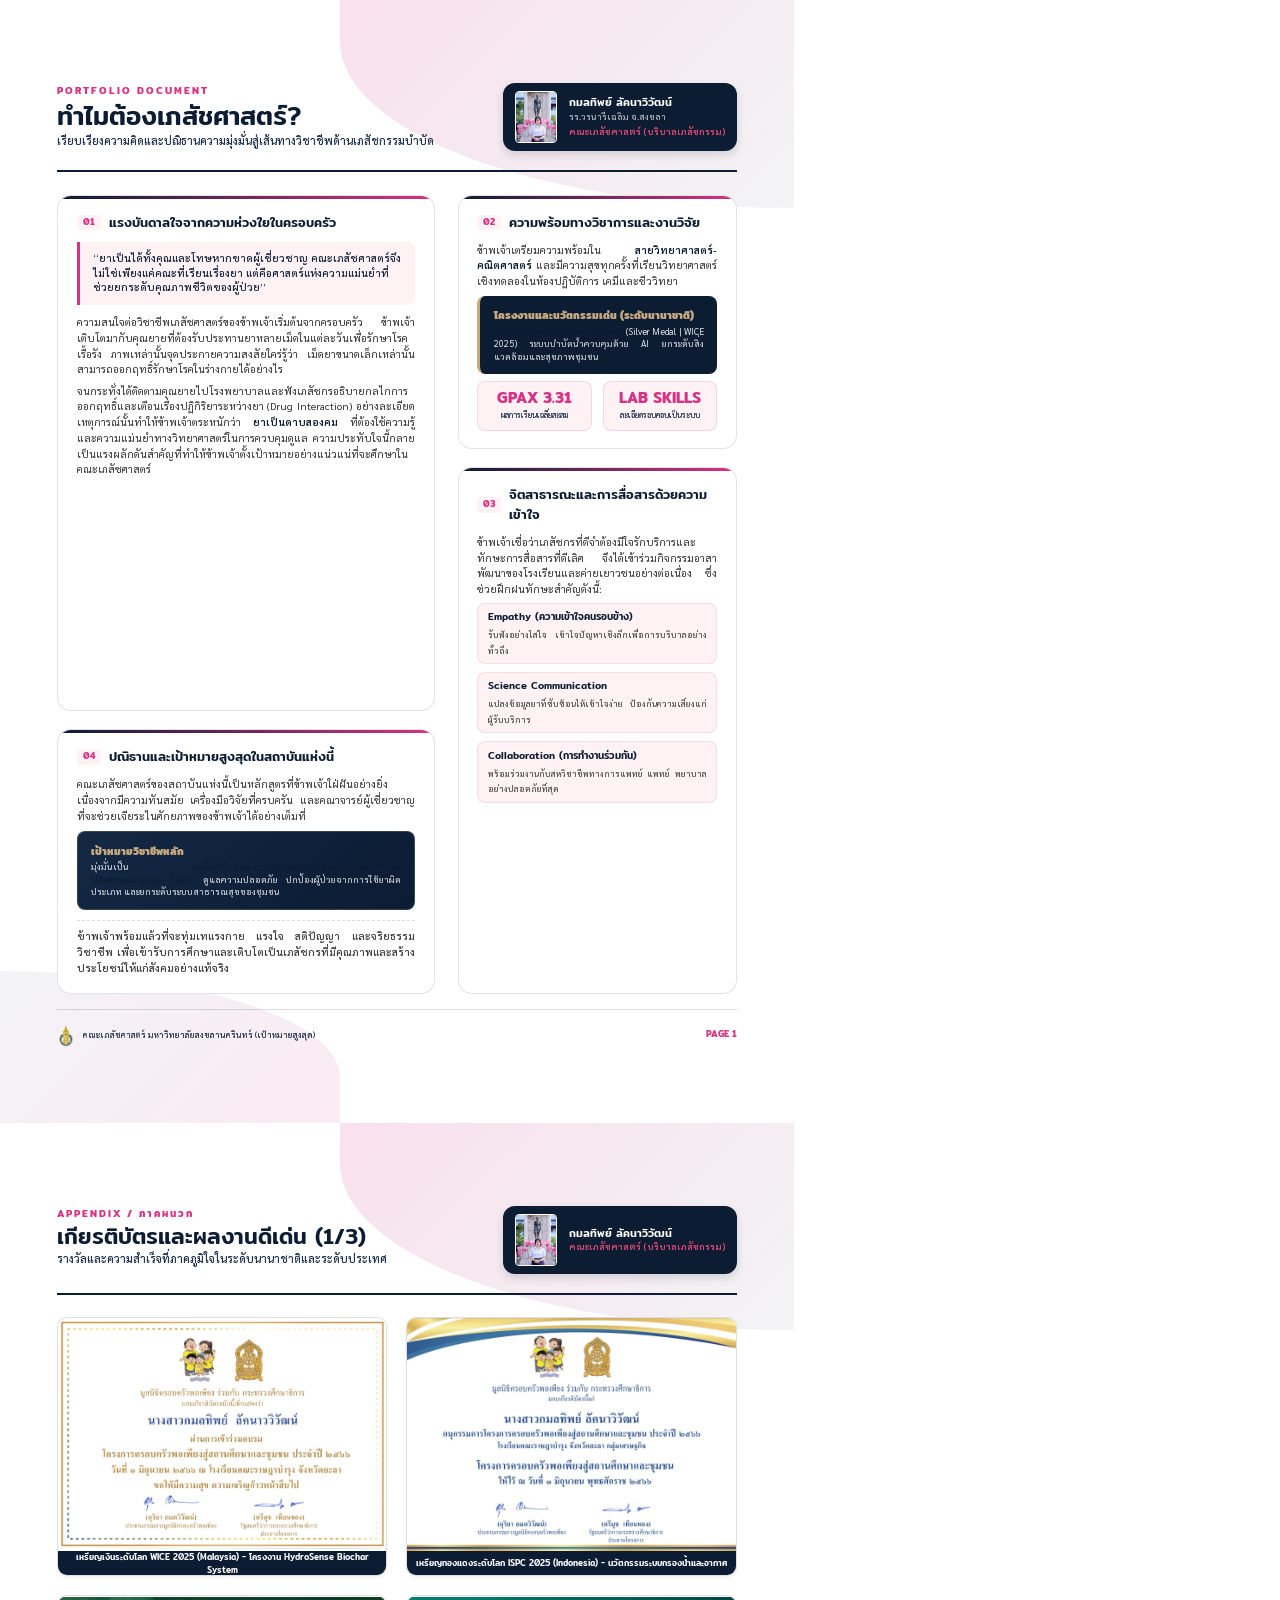
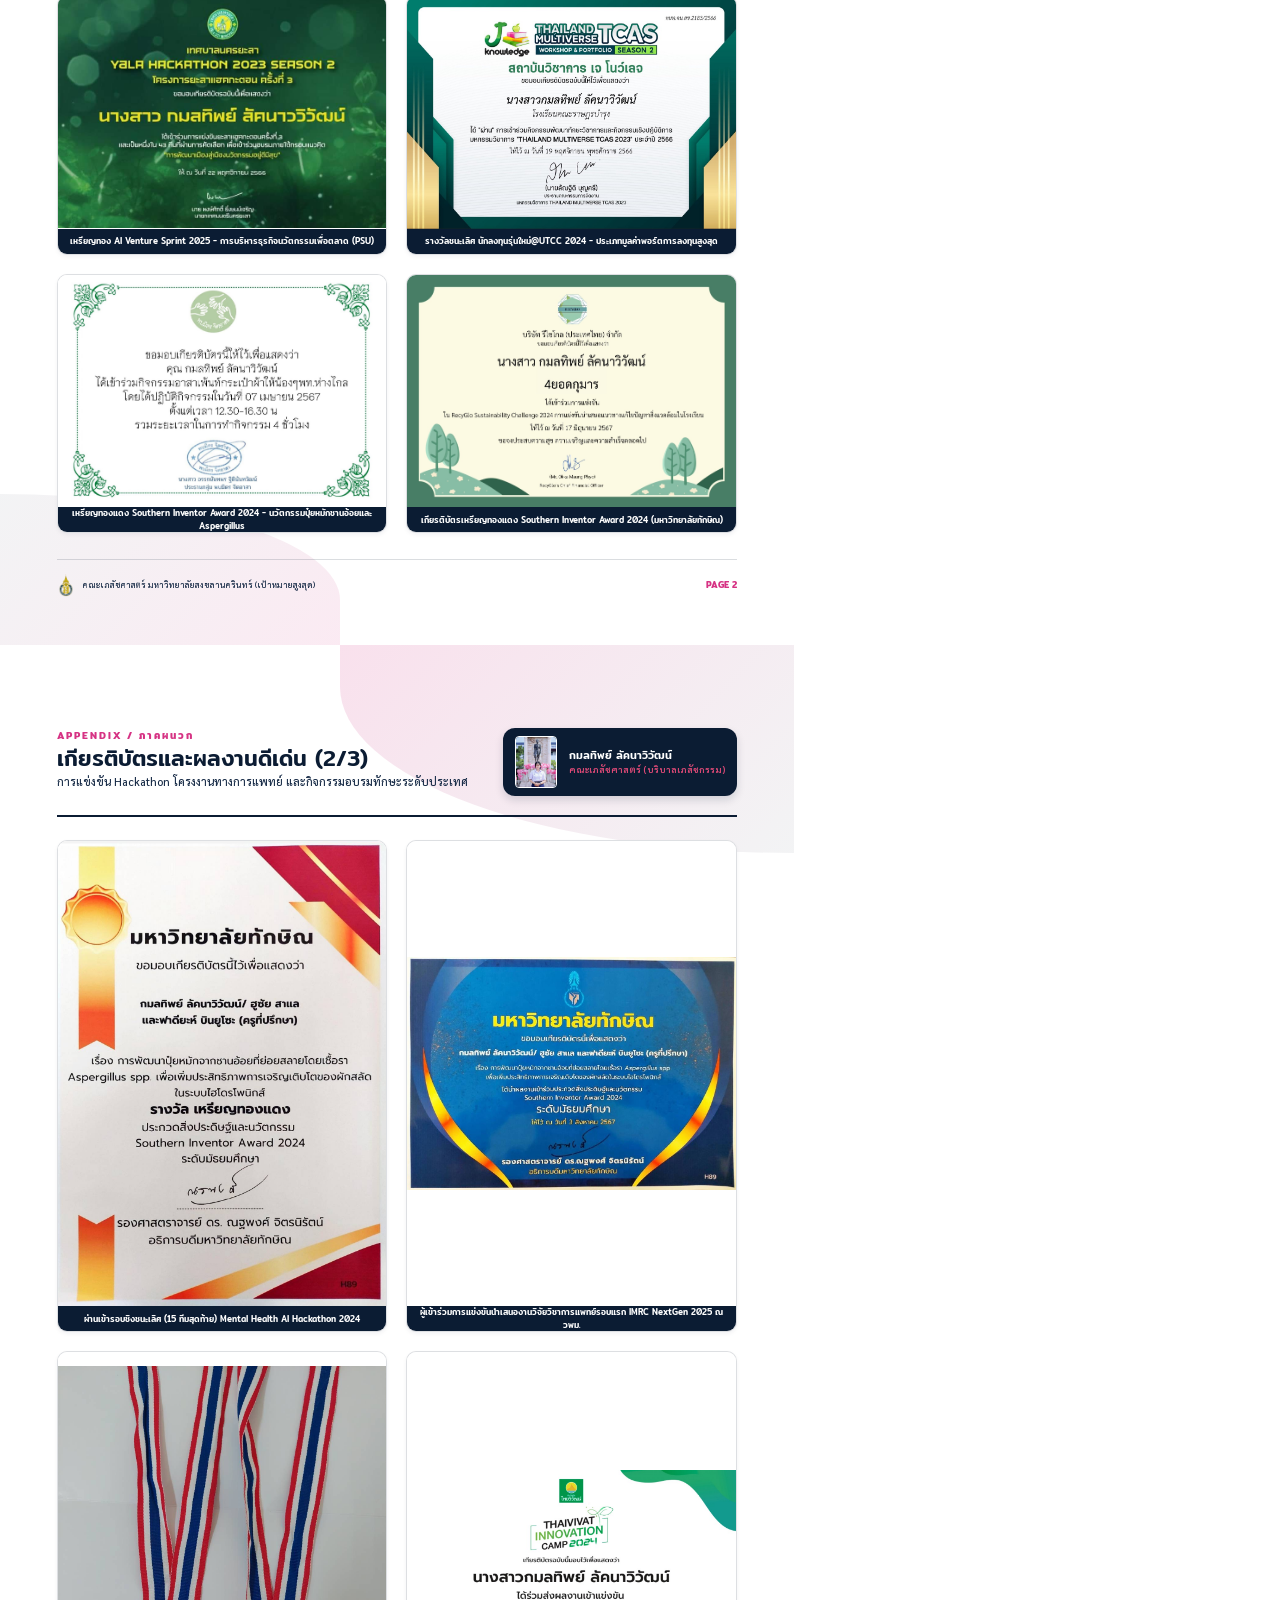
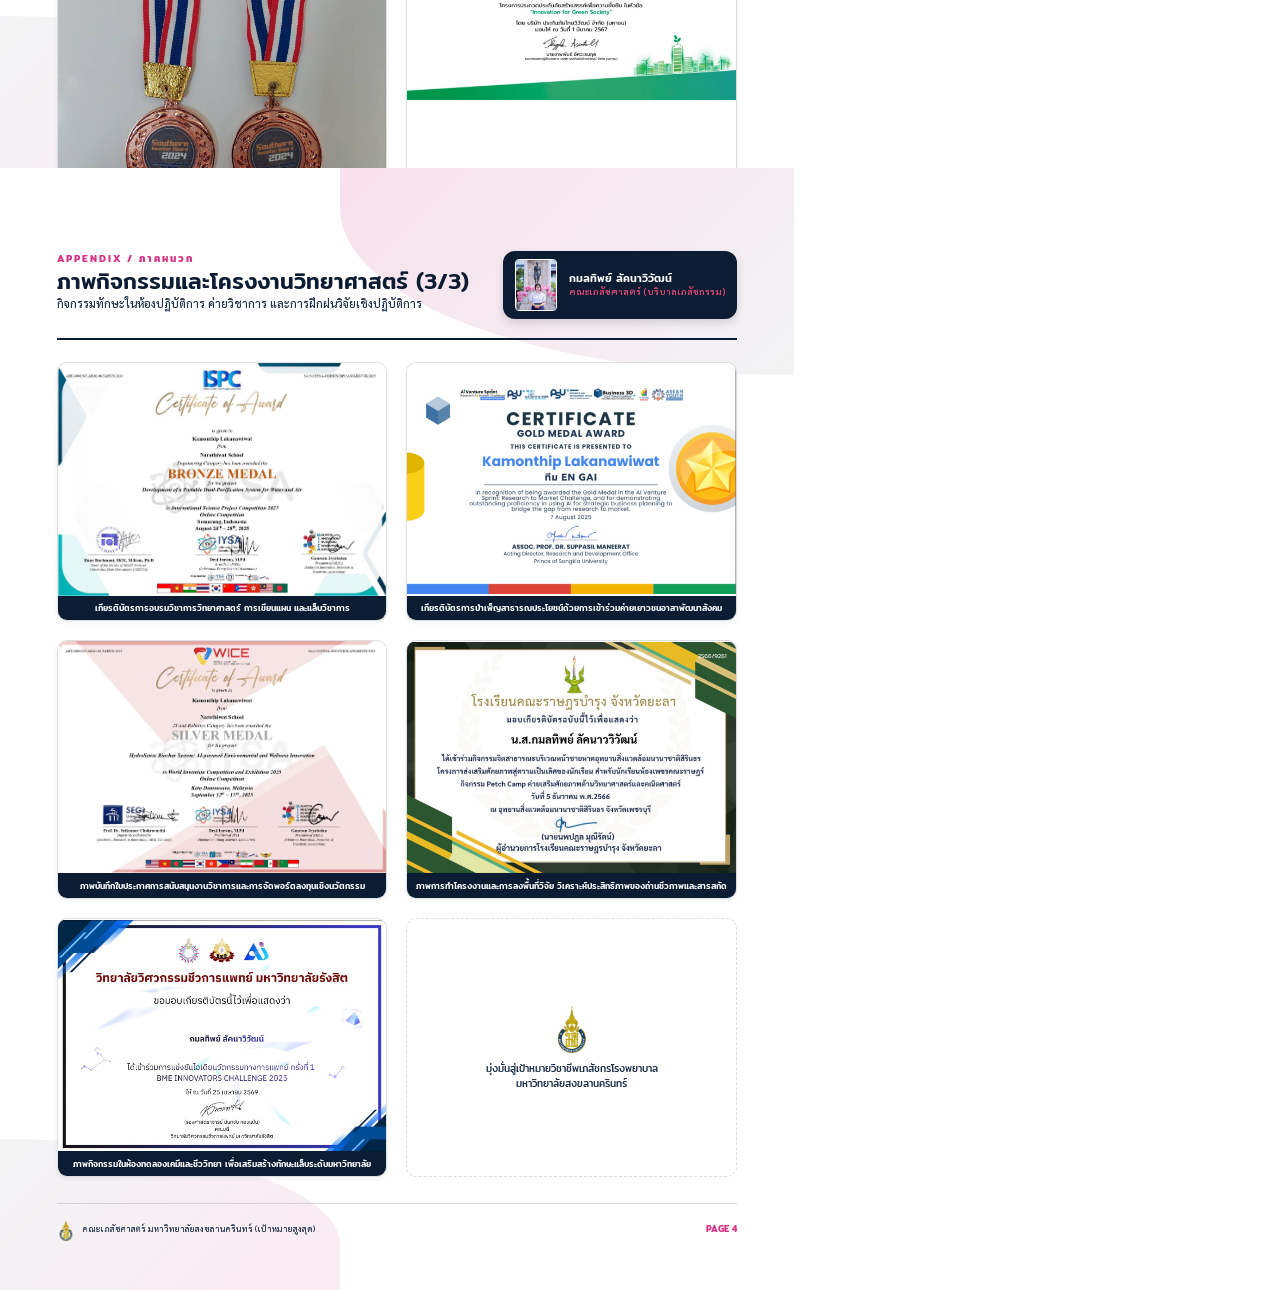
==== commit b9e24405: "Fix gallery broken image paths by renaming folder to achievements and regenerating PDFs" ====
--- a/document.html
+++ b/document.html
@@ -657,27 +657,27 @@
 
         <main class="appendix-grid">
             <div class="appendix-item">
-                <img src="ผลงาน/S__7643156_0.jpg" alt="WICE 2025 Silver Medal">
+                <img src="achievements/S__7643156_0.jpg" alt="WICE 2025 Silver Medal">
                 <div class="appendix-item-title">เหรียญเงินระดับโลก WICE 2025 (Malaysia) - โครงงาน HydroSense Biochar System</div>
             </div>
             <div class="appendix-item">
-                <img src="ผลงาน/S__7643157_0.jpg" alt="ISPC 2025 Bronze Medal">
+                <img src="achievements/S__7643157_0.jpg" alt="ISPC 2025 Bronze Medal">
                 <div class="appendix-item-title">เหรียญทองแดงระดับโลก ISPC 2025 (Indonesia) - นวัตกรรมระบบกรองน้ำและอากาศ</div>
             </div>
             <div class="appendix-item">
-                <img src="ผลงาน/S__7643158_0.jpg" alt="AI Venture Sprint 2025 Gold Medal">
+                <img src="achievements/S__7643158_0.jpg" alt="AI Venture Sprint 2025 Gold Medal">
                 <div class="appendix-item-title">เหรียญทอง AI Venture Sprint 2025 - การบริหารธุรกิจนวัตกรรมเพื่อตลาด (PSU)</div>
             </div>
             <div class="appendix-item">
-                <img src="ผลงาน/S__7643159_0.jpg" alt="UTCC Investment 2024 Winner">
+                <img src="achievements/S__7643159_0.jpg" alt="UTCC Investment 2024 Winner">
                 <div class="appendix-item-title">รางวัลชนะเลิศ นักลงทุนรุ่นใหม่@UTCC 2024 - ประเภทมูลค่าพอร์ตการลงทุนสูงสุด</div>
             </div>
             <div class="appendix-item">
-                <img src="ผลงาน/S__7643160_0.jpg" alt="Southern Inventor Award 2024 Bronze Medal">
+                <img src="achievements/S__7643160_0.jpg" alt="Southern Inventor Award 2024 Bronze Medal">
                 <div class="appendix-item-title">เหรียญทองแดง Southern Inventor Award 2024 - นวัตกรรมปุ๋ยหมักชานอ้อยและ Aspergillus</div>
             </div>
             <div class="appendix-item">
-                <img src="ผลงาน/S__7643161_0.jpg" alt="Southern Inventor Award 2024 Certificate">
+                <img src="achievements/S__7643161_0.jpg" alt="Southern Inventor Award 2024 Certificate">
                 <div class="appendix-item-title">เกียรติบัตรเหรียญทองแดง Southern Inventor Award 2024 (มหาวิทยาลัยทักษิณ)</div>
             </div>
         </main>
@@ -715,27 +715,27 @@
 
         <main class="appendix-grid">
             <div class="appendix-item">
-                <img src="ผลงาน/S__7643162_0.jpg" alt="Mental Health AI Hackathon 2024">
+                <img src="achievements/S__7643162_0.jpg" alt="Mental Health AI Hackathon 2024">
                 <div class="appendix-item-title">ผ่านเข้ารอบชิงชนะเลิศ (15 ทีมสุดท้าย) Mental Health AI Hackathon 2024</div>
             </div>
             <div class="appendix-item">
-                <img src="ผลงาน/S__7643163_0.jpg" alt="IMRC NextGen 2025">
+                <img src="achievements/S__7643163_0.jpg" alt="IMRC NextGen 2025">
                 <div class="appendix-item-title">ผู้เข้าร่วมการแข่งขันนำเสนองานวิจัยวิชาการแพทย์รอบแรก IMRC NextGen 2025 ณ วพม.</div>
             </div>
             <div class="appendix-item">
-                <img src="ผลงาน/S__7643164_0.jpg" alt="BME Innovators Challenge 2025">
+                <img src="achievements/S__7643164_0.jpg" alt="BME Innovators Challenge 2025">
                 <div class="appendix-item-title">ผู้เข้าร่วมแข่งขันแผนธุรกิจนวัตกรรมทางการแพทย์ BME Innovators Challenge 2025</div>
             </div>
             <div class="appendix-item">
-                <img src="ผลงาน/S__7643165_0.jpg" alt="Yala Hackathon 2023">
+                <img src="achievements/S__7643165_0.jpg" alt="Yala Hackathon 2023">
                 <div class="appendix-item-title">ผู้ผ่านการคัดเลือกการประกวดไอเดีย Yala Hackathon 2023 Season 2 (เมืองสุขภาวะดี)</div>
             </div>
             <div class="appendix-item">
-                <img src="ผลงาน/S__7643167_0.jpg" alt="Design Thinking Workshop">
+                <img src="achievements/S__7643167_0.jpg" alt="Design Thinking Workshop">
                 <div class="appendix-item-title">เกียรติบัตรการเข้าอบรมกระบวนการคิดเชิงออกแบบ (Design Thinking Workshop 2024)</div>
             </div>
             <div class="appendix-item">
-                <img src="ผลงาน/S__7643168_0.jpg" alt="Public Service Certificate">
+                <img src="achievements/S__7643168_0.jpg" alt="Public Service Certificate">
                 <div class="appendix-item-title">เกียรติบัตรบันทึกกิจกรรมบำเพ็ญประโยชน์ อาสาสาธารณชน และกิจกรรมพัฒนาโรงเรียน</div>
             </div>
         </main>
@@ -773,23 +773,23 @@
 
         <main class="appendix-grid">
             <div class="appendix-item">
-                <img src="ผลงาน/S__7643169_0.jpg" alt="Scientific Camp Certificate">
+                <img src="achievements/S__7643169_0.jpg" alt="Scientific Camp Certificate">
                 <div class="appendix-item-title">เกียรติบัตรการอบรมวิชาการวิทยาศาสตร์ การเขียนแผน และแล็บวิชาการ</div>
             </div>
             <div class="appendix-item">
-                <img src="ผลงาน/S__7643170_0.jpg" alt="Volunteer Certificate">
+                <img src="achievements/S__7643170_0.jpg" alt="Volunteer Certificate">
                 <div class="appendix-item-title">เกียรติบัตรการบำเพ็ญสาธารณประโยชน์ด้วยการเข้าร่วมค่ายเยาวชนอาสาพัฒนาสังคม</div>
             </div>
             <div class="appendix-item">
-                <img src="ผลงาน/S__7643171_0.jpg" alt="Achievements Record">
+                <img src="achievements/S__7643171_0.jpg" alt="Achievements Record">
                 <div class="appendix-item-title">ภาพบันทึกใบประกาศการสนับสนุนงานวิชาการและการจัดพอร์ตลงทุนเชิงนวัตกรรม</div>
             </div>
             <div class="appendix-item">
-                <img src="ผลงาน/S__7643172_0.jpg" alt="Lab Experiments">
+                <img src="achievements/S__7643172_0.jpg" alt="Lab Experiments">
                 <div class="appendix-item-title">ภาพการทำโครงงานและการลงพื้นที่วิจัย วิเคราะห์ประสิทธิภาพของถ่านชีวภาพและสารสกัด</div>
             </div>
             <div class="appendix-item">
-                <img src="ผลงาน/S__7643173_0.jpg" alt="Lab Experiments 2">
+                <img src="achievements/S__7643173_0.jpg" alt="Lab Experiments 2">
                 <div class="appendix-item-title">ภาพกิจกรรมในห้องทดลองเคมีและชีววิทยา เพื่อเสริมสร้างทักษะแล็บระดับมหาวิทยาลัย</div>
             </div>
             <!-- Empty box to keep grid alignment neat -->
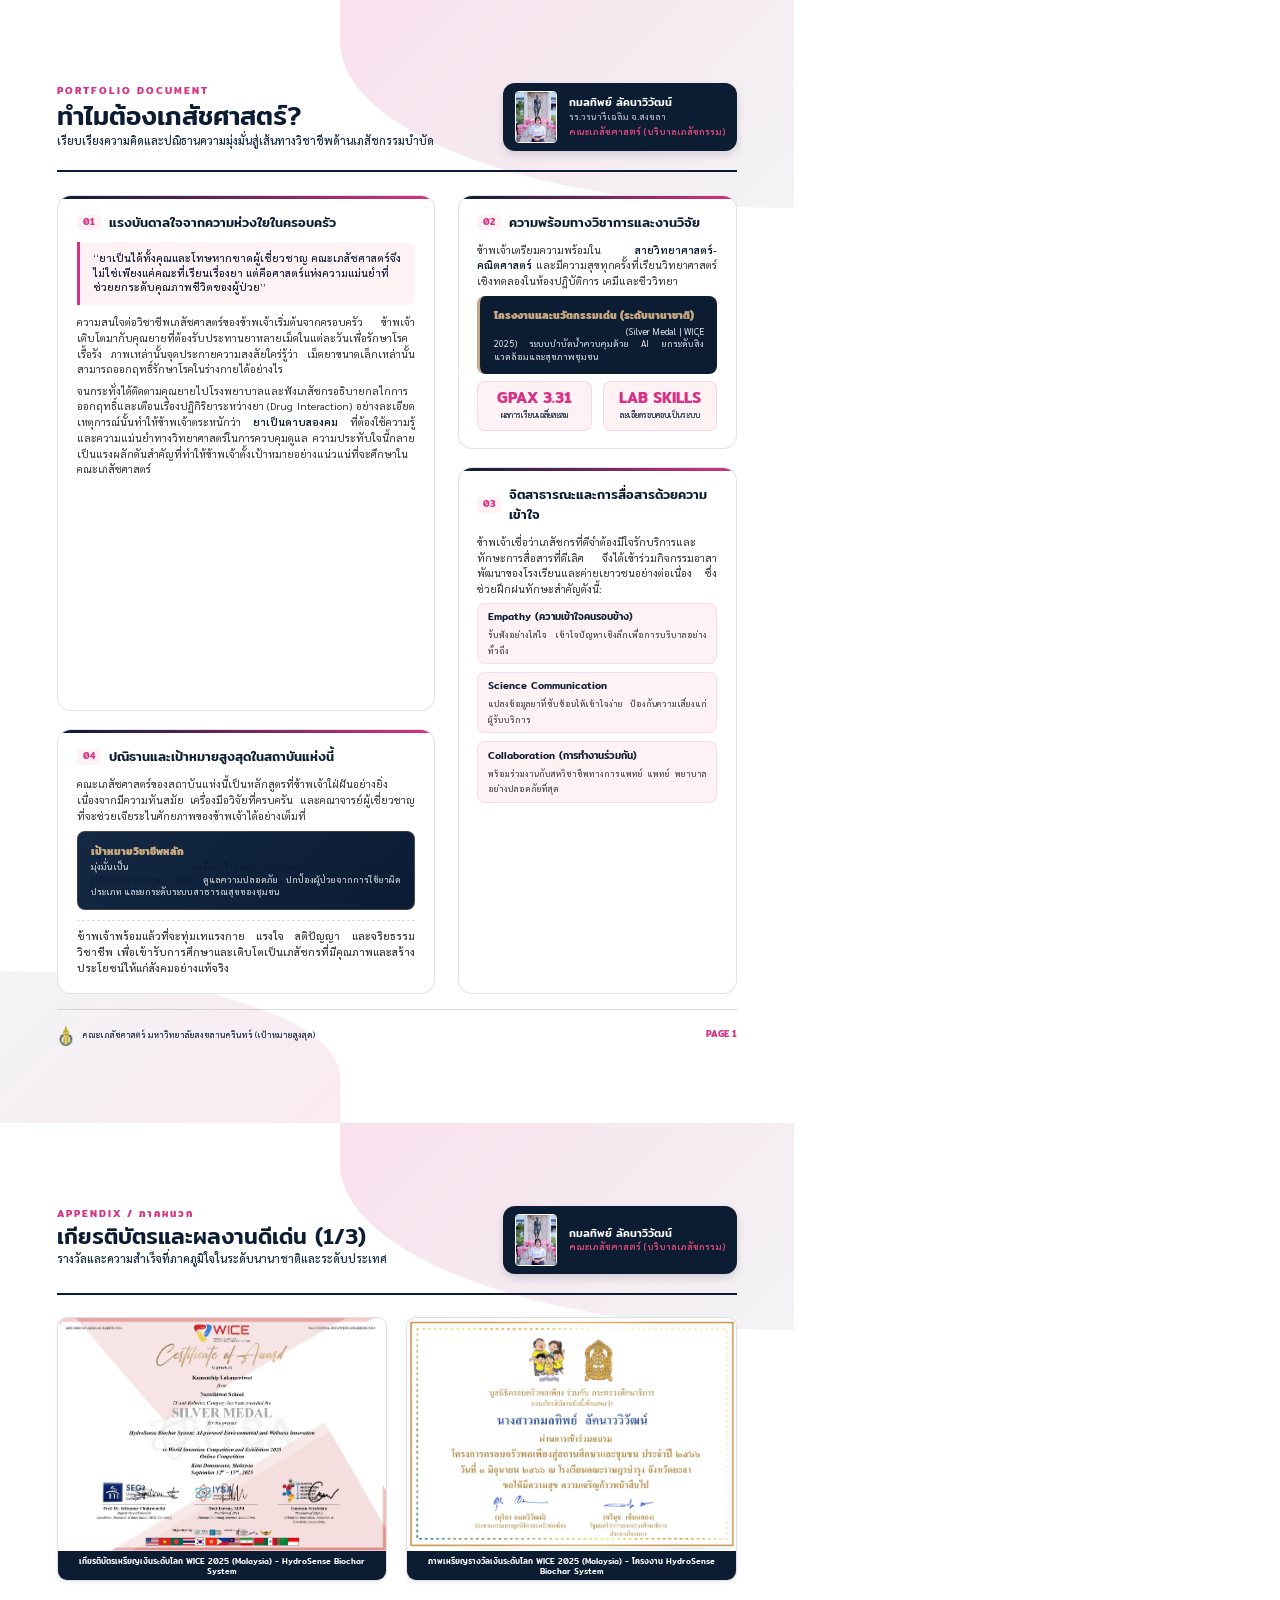
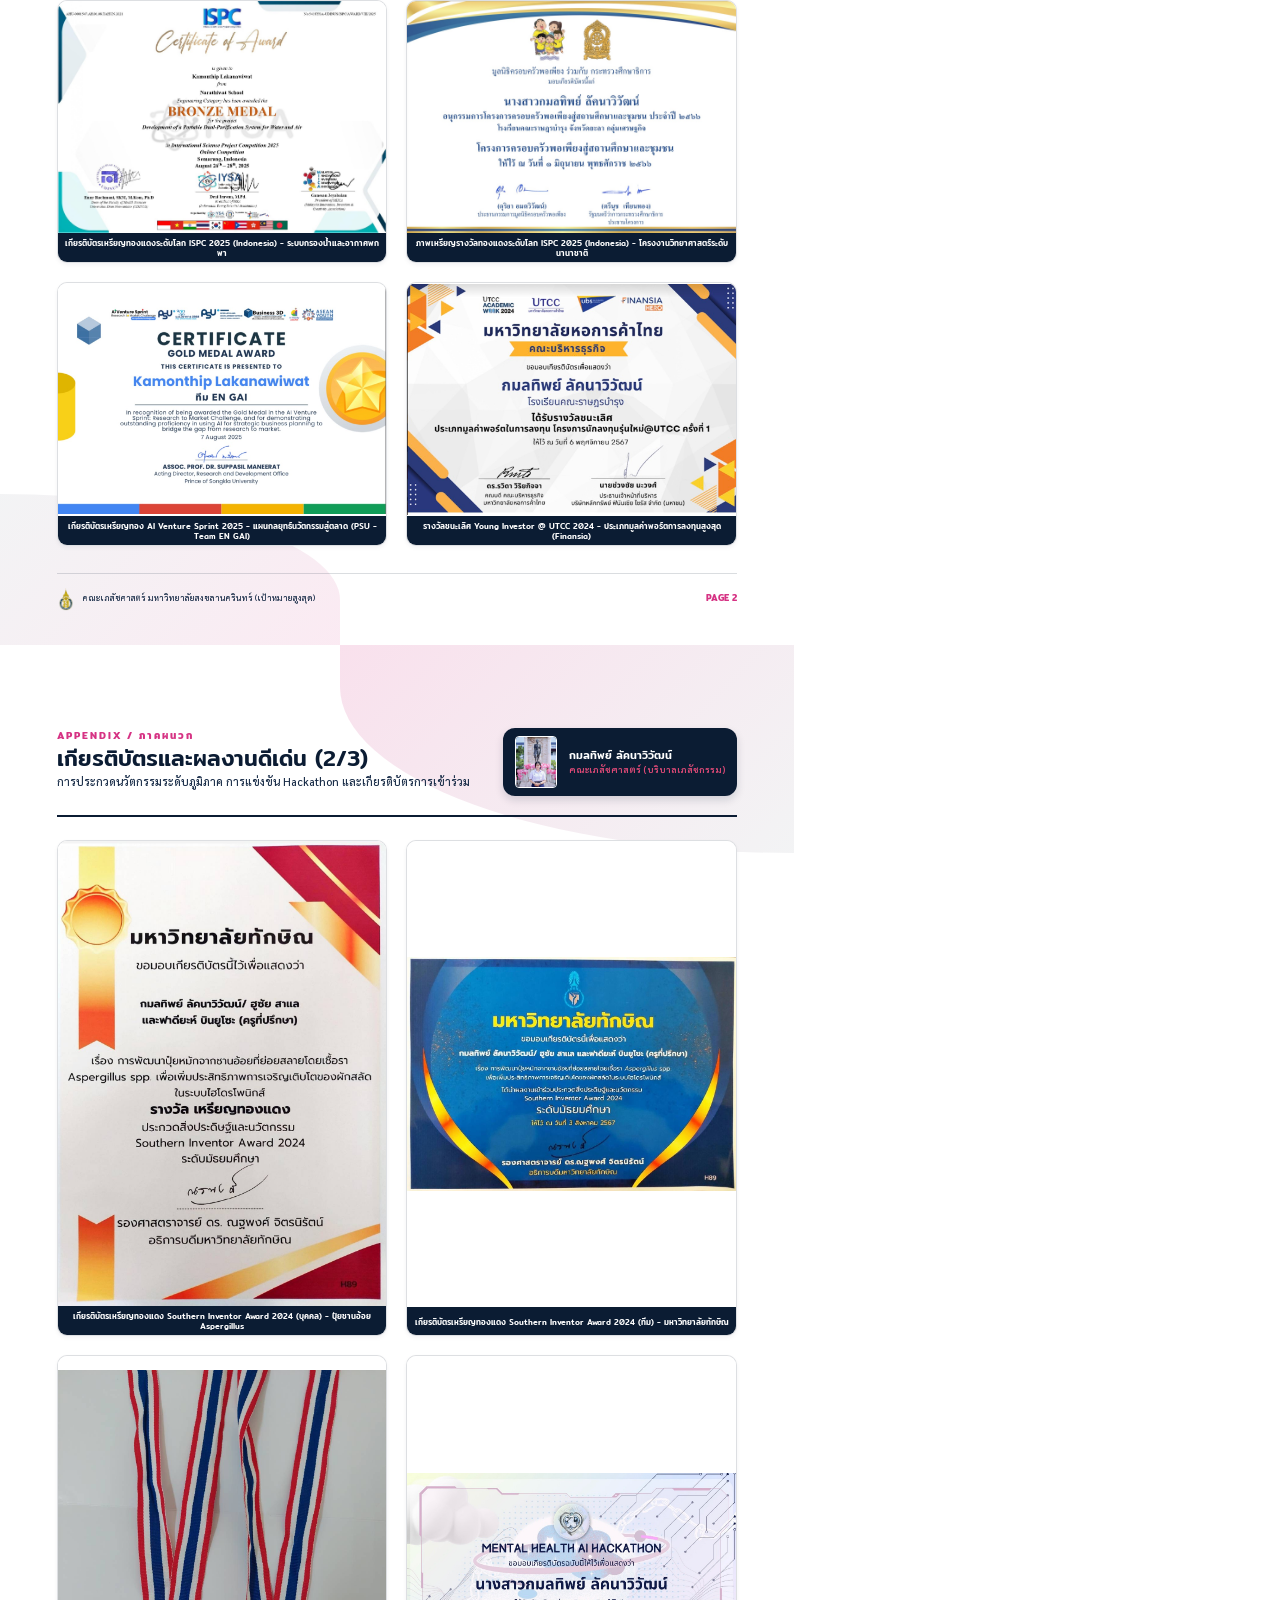
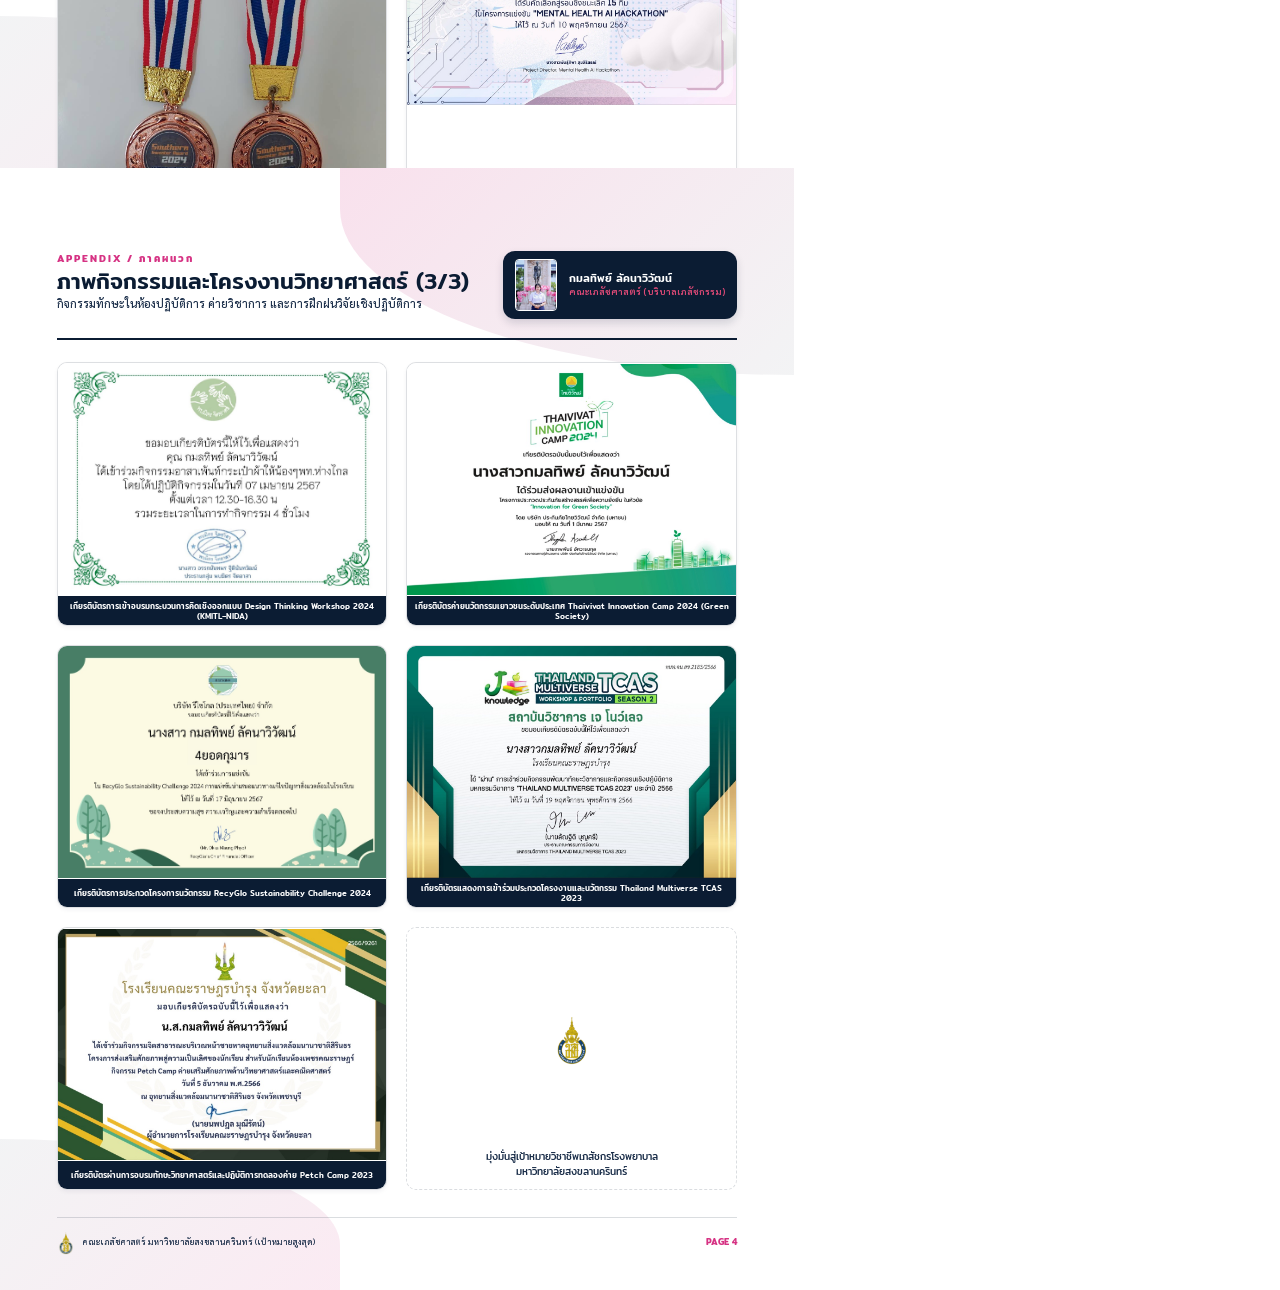
==== commit 531d6752: "Update honors, awards, and competitions details matching them correctly to the 17 gallery and append" ====
--- a/document.html
+++ b/document.html
@@ -466,25 +466,27 @@
 
         .appendix-item img {
             width: 100%;
-            height: calc(100% - 6.5mm);
+            flex: 1;
             object-fit: contain;
             background-color: var(--white);
             display: block;
         }
 
         .appendix-item-title {
-            height: 6.5mm;
+            min-height: 7.5mm;
+            height: auto;
             background-color: var(--navy-dark);
             color: var(--white);
-            font-size: 8.5px;
+            font-size: 8px;
             font-family: var(--font-title);
             display: flex;
             align-items: center;
             justify-content: center;
             text-align: center;
-            padding: 0 4px;
+            padding: 4px 6px;
             font-weight: 500;
             border-top: 1px solid rgba(11, 28, 51, 0.15);
+            line-height: 1.25;
         }
     </style>
 </head>
@@ -657,28 +659,28 @@
 
         <main class="appendix-grid">
             <div class="appendix-item">
-                <img src="achievements/S__7643156_0.jpg" alt="WICE 2025 Silver Medal">
-                <div class="appendix-item-title">เหรียญเงินระดับโลก WICE 2025 (Malaysia) - โครงงาน HydroSense Biochar System</div>
-            </div>
-            <div class="appendix-item">
-                <img src="achievements/S__7643157_0.jpg" alt="ISPC 2025 Bronze Medal">
-                <div class="appendix-item-title">เหรียญทองแดงระดับโลก ISPC 2025 (Indonesia) - นวัตกรรมระบบกรองน้ำและอากาศ</div>
-            </div>
-            <div class="appendix-item">
-                <img src="achievements/S__7643158_0.jpg" alt="AI Venture Sprint 2025 Gold Medal">
-                <div class="appendix-item-title">เหรียญทอง AI Venture Sprint 2025 - การบริหารธุรกิจนวัตกรรมเพื่อตลาด (PSU)</div>
-            </div>
-            <div class="appendix-item">
-                <img src="achievements/S__7643159_0.jpg" alt="UTCC Investment 2024 Winner">
-                <div class="appendix-item-title">รางวัลชนะเลิศ นักลงทุนรุ่นใหม่@UTCC 2024 - ประเภทมูลค่าพอร์ตการลงทุนสูงสุด</div>
-            </div>
-            <div class="appendix-item">
-                <img src="achievements/S__7643160_0.jpg" alt="Southern Inventor Award 2024 Bronze Medal">
-                <div class="appendix-item-title">เหรียญทองแดง Southern Inventor Award 2024 - นวัตกรรมปุ๋ยหมักชานอ้อยและ Aspergillus</div>
-            </div>
-            <div class="appendix-item">
-                <img src="achievements/S__7643161_0.jpg" alt="Southern Inventor Award 2024 Certificate">
-                <div class="appendix-item-title">เกียรติบัตรเหรียญทองแดง Southern Inventor Award 2024 (มหาวิทยาลัยทักษิณ)</div>
+                <img src="achievements/S__7643171_0.jpg" alt="WICE 2025 Silver Medal Certificate">
+                <div class="appendix-item-title">เกียรติบัตรเหรียญเงินระดับโลก WICE 2025 (Malaysia) - HydroSense Biochar System</div>
+            </div>
+            <div class="appendix-item">
+                <img src="achievements/S__7643156_0.jpg" alt="WICE 2025 Silver Medal Photo">
+                <div class="appendix-item-title">ภาพเหรียญรางวัลเงินระดับโลก WICE 2025 (Malaysia) - โครงงาน HydroSense Biochar System</div>
+            </div>
+            <div class="appendix-item">
+                <img src="achievements/S__7643169_0.jpg" alt="ISPC 2025 Bronze Medal Certificate">
+                <div class="appendix-item-title">เกียรติบัตรเหรียญทองแดงระดับโลก ISPC 2025 (Indonesia) - ระบบกรองน้ำและอากาศพกพา</div>
+            </div>
+            <div class="appendix-item">
+                <img src="achievements/S__7643157_0.jpg" alt="ISPC 2025 Bronze Medal Photo">
+                <div class="appendix-item-title">ภาพเหรียญรางวัลทองแดงระดับโลก ISPC 2025 (Indonesia) - โครงงานวิทยาศาสตร์ระดับนานาชาติ</div>
+            </div>
+            <div class="appendix-item">
+                <img src="achievements/S__7643170_0.jpg" alt="AI Venture Sprint 2025 Gold Medal">
+                <div class="appendix-item-title">เกียรติบัตรเหรียญทอง AI Venture Sprint 2025 - แผนกลยุทธ์นวัตกรรมสู่ตลาด (PSU - Team EN GAI)</div>
+            </div>
+            <div class="appendix-item">
+                <img src="achievements/S__7643168_0.jpg" alt="Young Investor @ UTCC 2024 Winner">
+                <div class="appendix-item-title">รางวัลชนะเลิศ Young Investor @ UTCC 2024 - ประเภทมูลค่าพอร์ตการลงทุนสูงสุด (Finansia)</div>
             </div>
         </main>
 
@@ -700,7 +702,7 @@
             <div class="header-left">
                 <span class="doc-tag">APPENDIX / ภาคผนวก</span>
                 <h1 class="doc-title" style="font-size: 22px;">เกียรติบัตรและผลงานดีเด่น (2/3)</h1>
-                <p class="doc-subtitle">การแข่งขัน Hackathon โครงงานทางการแพทย์ และกิจกรรมอบรมทักษะระดับประเทศ</p>
+                <p class="doc-subtitle">การประกวดนวัตกรรมระดับภูมิภาค การแข่งขัน Hackathon และเกียรติบัตรการเข้าร่วม</p>
             </div>
             <div class="profile-badge">
                 <div class="profile-badge-img-container">
@@ -715,28 +717,28 @@
 
         <main class="appendix-grid">
             <div class="appendix-item">
-                <img src="achievements/S__7643162_0.jpg" alt="Mental Health AI Hackathon 2024">
-                <div class="appendix-item-title">ผ่านเข้ารอบชิงชนะเลิศ (15 ทีมสุดท้าย) Mental Health AI Hackathon 2024</div>
-            </div>
-            <div class="appendix-item">
-                <img src="achievements/S__7643163_0.jpg" alt="IMRC NextGen 2025">
-                <div class="appendix-item-title">ผู้เข้าร่วมการแข่งขันนำเสนองานวิจัยวิชาการแพทย์รอบแรก IMRC NextGen 2025 ณ วพม.</div>
-            </div>
-            <div class="appendix-item">
-                <img src="achievements/S__7643164_0.jpg" alt="BME Innovators Challenge 2025">
-                <div class="appendix-item-title">ผู้เข้าร่วมแข่งขันแผนธุรกิจนวัตกรรมทางการแพทย์ BME Innovators Challenge 2025</div>
-            </div>
-            <div class="appendix-item">
-                <img src="achievements/S__7643165_0.jpg" alt="Yala Hackathon 2023">
-                <div class="appendix-item-title">ผู้ผ่านการคัดเลือกการประกวดไอเดีย Yala Hackathon 2023 Season 2 (เมืองสุขภาวะดี)</div>
-            </div>
-            <div class="appendix-item">
-                <img src="achievements/S__7643167_0.jpg" alt="Design Thinking Workshop">
-                <div class="appendix-item-title">เกียรติบัตรการเข้าอบรมกระบวนการคิดเชิงออกแบบ (Design Thinking Workshop 2024)</div>
-            </div>
-            <div class="appendix-item">
-                <img src="achievements/S__7643168_0.jpg" alt="Public Service Certificate">
-                <div class="appendix-item-title">เกียรติบัตรบันทึกกิจกรรมบำเพ็ญประโยชน์ อาสาสาธารณชน และกิจกรรมพัฒนาโรงเรียน</div>
+                <img src="achievements/S__7643162_0.jpg" alt="Southern Inventor Award 2024 Bronze Medal Certificate">
+                <div class="appendix-item-title">เกียรติบัตรเหรียญทองแดง Southern Inventor Award 2024 (บุคคล) - ปุ๋ยชานอ้อย Aspergillus</div>
+            </div>
+            <div class="appendix-item">
+                <img src="achievements/S__7643163_0.jpg" alt="Southern Inventor Award 2024 Bronze Medal Team Certificate">
+                <div class="appendix-item-title">เกียรติบัตรเหรียญทองแดง Southern Inventor Award 2024 (ทีม) - มหาวิทยาลัยทักษิณ</div>
+            </div>
+            <div class="appendix-item">
+                <img src="achievements/S__7643164_0.jpg" alt="Southern Inventor Award 2024 Medal Photo">
+                <div class="appendix-item-title">ภาพเหรียญรางวัลและโล่เกียรติยศ Southern Inventor Award 2024 - โครงงานวิทยาศาสตร์เกษตร</div>
+            </div>
+            <div class="appendix-item">
+                <img src="achievements/S__7643167_0.jpg" alt="Mental Health AI Hackathon 2024 Finalist">
+                <div class="appendix-item-title">ผู้ผ่านเข้ารอบชิงชนะเลิศ (Top 15 Teams) Mental Health AI Hackathon 2024 - พัฒนา AI สุขภาพจิต</div>
+            </div>
+            <div class="appendix-item">
+                <img src="achievements/S__7643173_0.jpg" alt="BME Innovators Challenge 2025 Participant">
+                <div class="appendix-item-title">ผู้เข้าร่วมการแข่งขันประกวดนวัตกรรมทางการแพทย์ BME Innovators Challenge 2025 (ม.รังสิต)</div>
+            </div>
+            <div class="appendix-item">
+                <img src="achievements/S__7643158_0.jpg" alt="Yala Hackathon 2023 Participant">
+                <div class="appendix-item-title">ผู้ผ่านเข้ารอบประกวดไอเดียนวัตกรรมเมืองยั่งยืน Yala Hackathon 2023 Season 2 (1 ใน 43 ทีม)</div>
             </div>
         </main>
 
@@ -773,24 +775,24 @@
 
         <main class="appendix-grid">
             <div class="appendix-item">
-                <img src="achievements/S__7643169_0.jpg" alt="Scientific Camp Certificate">
-                <div class="appendix-item-title">เกียรติบัตรการอบรมวิชาการวิทยาศาสตร์ การเขียนแผน และแล็บวิชาการ</div>
-            </div>
-            <div class="appendix-item">
-                <img src="achievements/S__7643170_0.jpg" alt="Volunteer Certificate">
-                <div class="appendix-item-title">เกียรติบัตรการบำเพ็ญสาธารณประโยชน์ด้วยการเข้าร่วมค่ายเยาวชนอาสาพัฒนาสังคม</div>
-            </div>
-            <div class="appendix-item">
-                <img src="achievements/S__7643171_0.jpg" alt="Achievements Record">
-                <div class="appendix-item-title">ภาพบันทึกใบประกาศการสนับสนุนงานวิชาการและการจัดพอร์ตลงทุนเชิงนวัตกรรม</div>
-            </div>
-            <div class="appendix-item">
-                <img src="achievements/S__7643172_0.jpg" alt="Lab Experiments">
-                <div class="appendix-item-title">ภาพการทำโครงงานและการลงพื้นที่วิจัย วิเคราะห์ประสิทธิภาพของถ่านชีวภาพและสารสกัด</div>
-            </div>
-            <div class="appendix-item">
-                <img src="achievements/S__7643173_0.jpg" alt="Lab Experiments 2">
-                <div class="appendix-item-title">ภาพกิจกรรมในห้องทดลองเคมีและชีววิทยา เพื่อเสริมสร้างทักษะแล็บระดับมหาวิทยาลัย</div>
+                <img src="achievements/S__7643160_0.jpg" alt="Design Thinking Workshop 2024 Certificate">
+                <div class="appendix-item-title">เกียรติบัตรการเข้าอบรมกระบวนการคิดเชิงออกแบบ Design Thinking Workshop 2024 (KMITL–NIDA)</div>
+            </div>
+            <div class="appendix-item">
+                <img src="achievements/S__7643165_0.jpg" alt="Thaivivat Innovation Camp 2024 Certificate">
+                <div class="appendix-item-title">เกียรติบัตรค่ายนวัตกรรมเยาวชนระดับประเทศ Thaivivat Innovation Camp 2024 (Green Society)</div>
+            </div>
+            <div class="appendix-item">
+                <img src="achievements/S__7643161_0.jpg" alt="RecyGlo Sustainability Challenge 2024 Certificate">
+                <div class="appendix-item-title">เกียรติบัตรการประกวดโครงการนวัตกรรม RecyGlo Sustainability Challenge 2024</div>
+            </div>
+            <div class="appendix-item">
+                <img src="achievements/S__7643159_0.jpg" alt="Thailand Multiverse TCAS 2023 Certificate">
+                <div class="appendix-item-title">เกียรติบัตรแสดงการเข้าร่วมประกวดโครงงานและนวัตกรรม Thailand Multiverse TCAS 2023</div>
+            </div>
+            <div class="appendix-item">
+                <img src="achievements/S__7643172_0.jpg" alt="Petch Camp 2023 Certificate">
+                <div class="appendix-item-title">เกียรติบัตรผ่านการอบรมทักษะวิทยาศาสตร์และปฏิบัติการทดลองค่าย Petch Camp 2023</div>
             </div>
             <!-- Empty box to keep grid alignment neat -->
             <div class="appendix-item" style="background-color: transparent; border: 1px dashed rgba(11,28,51,0.15); box-shadow: none;">
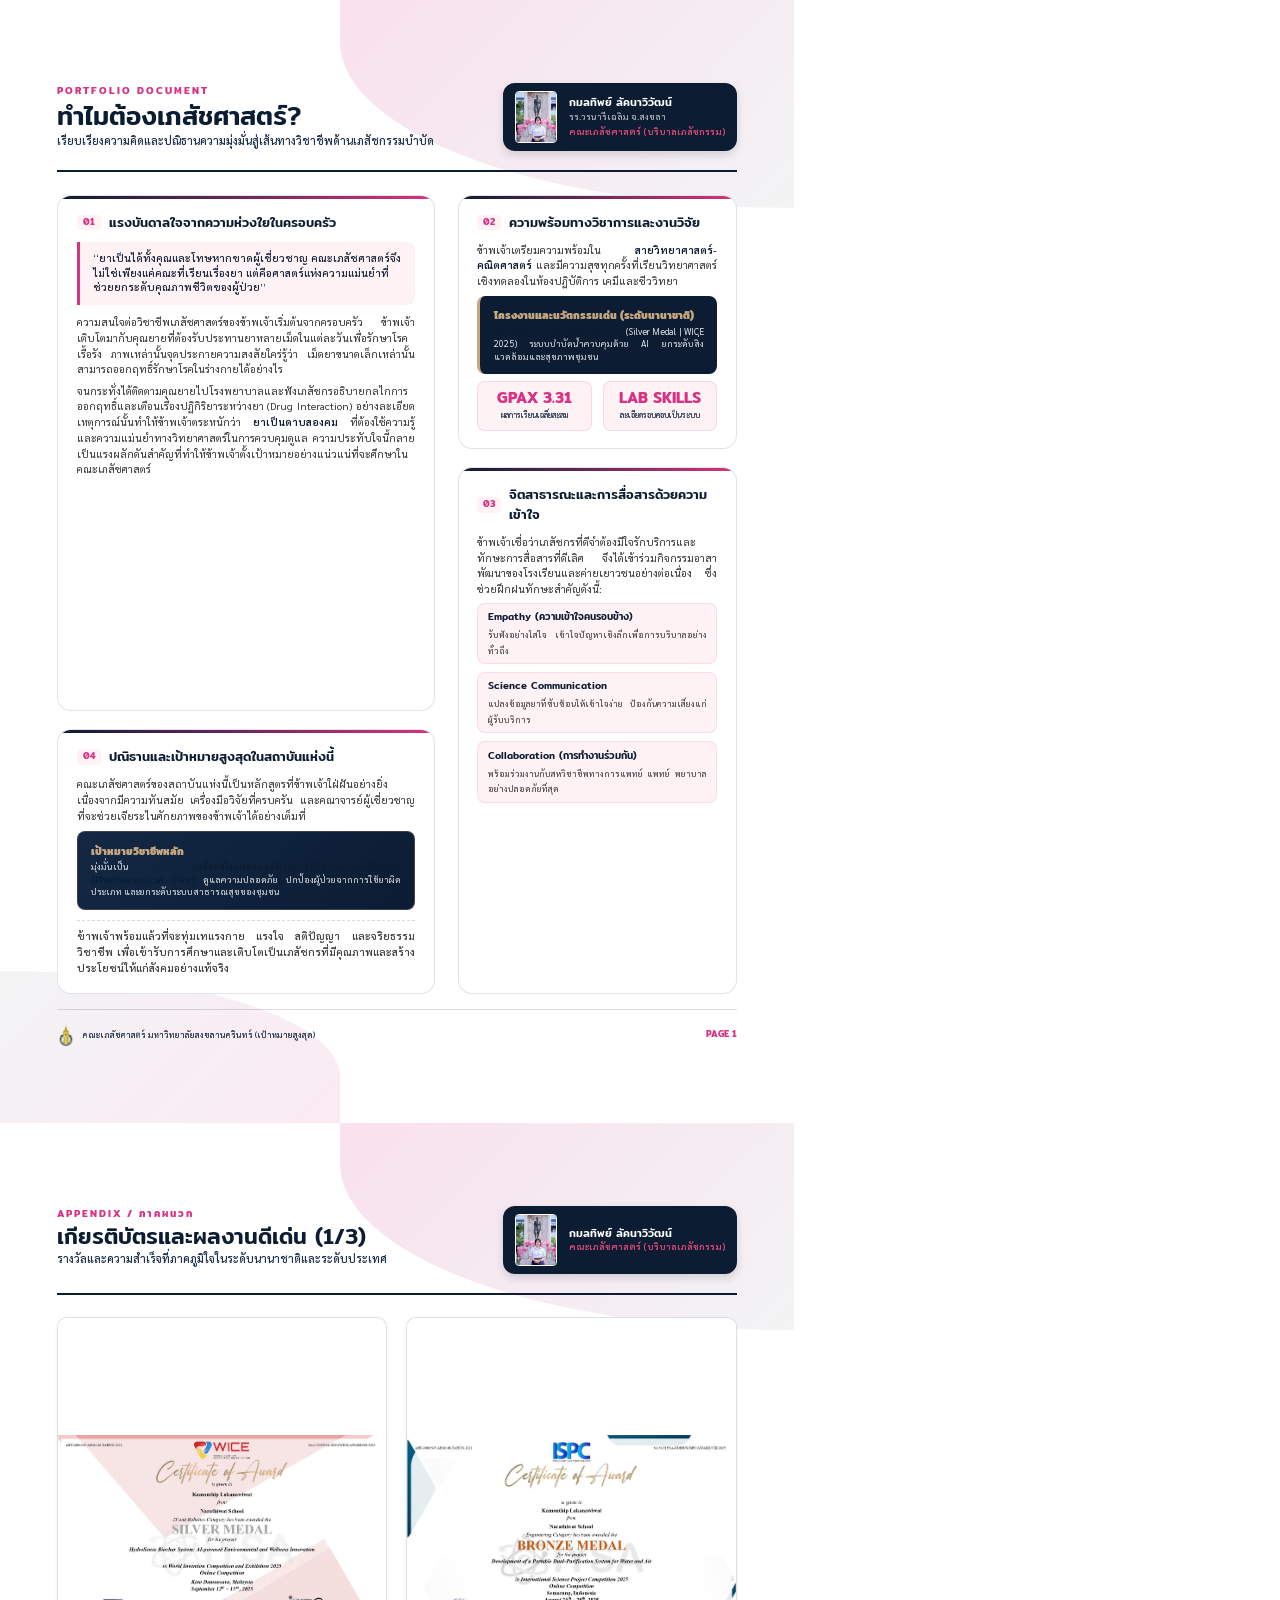
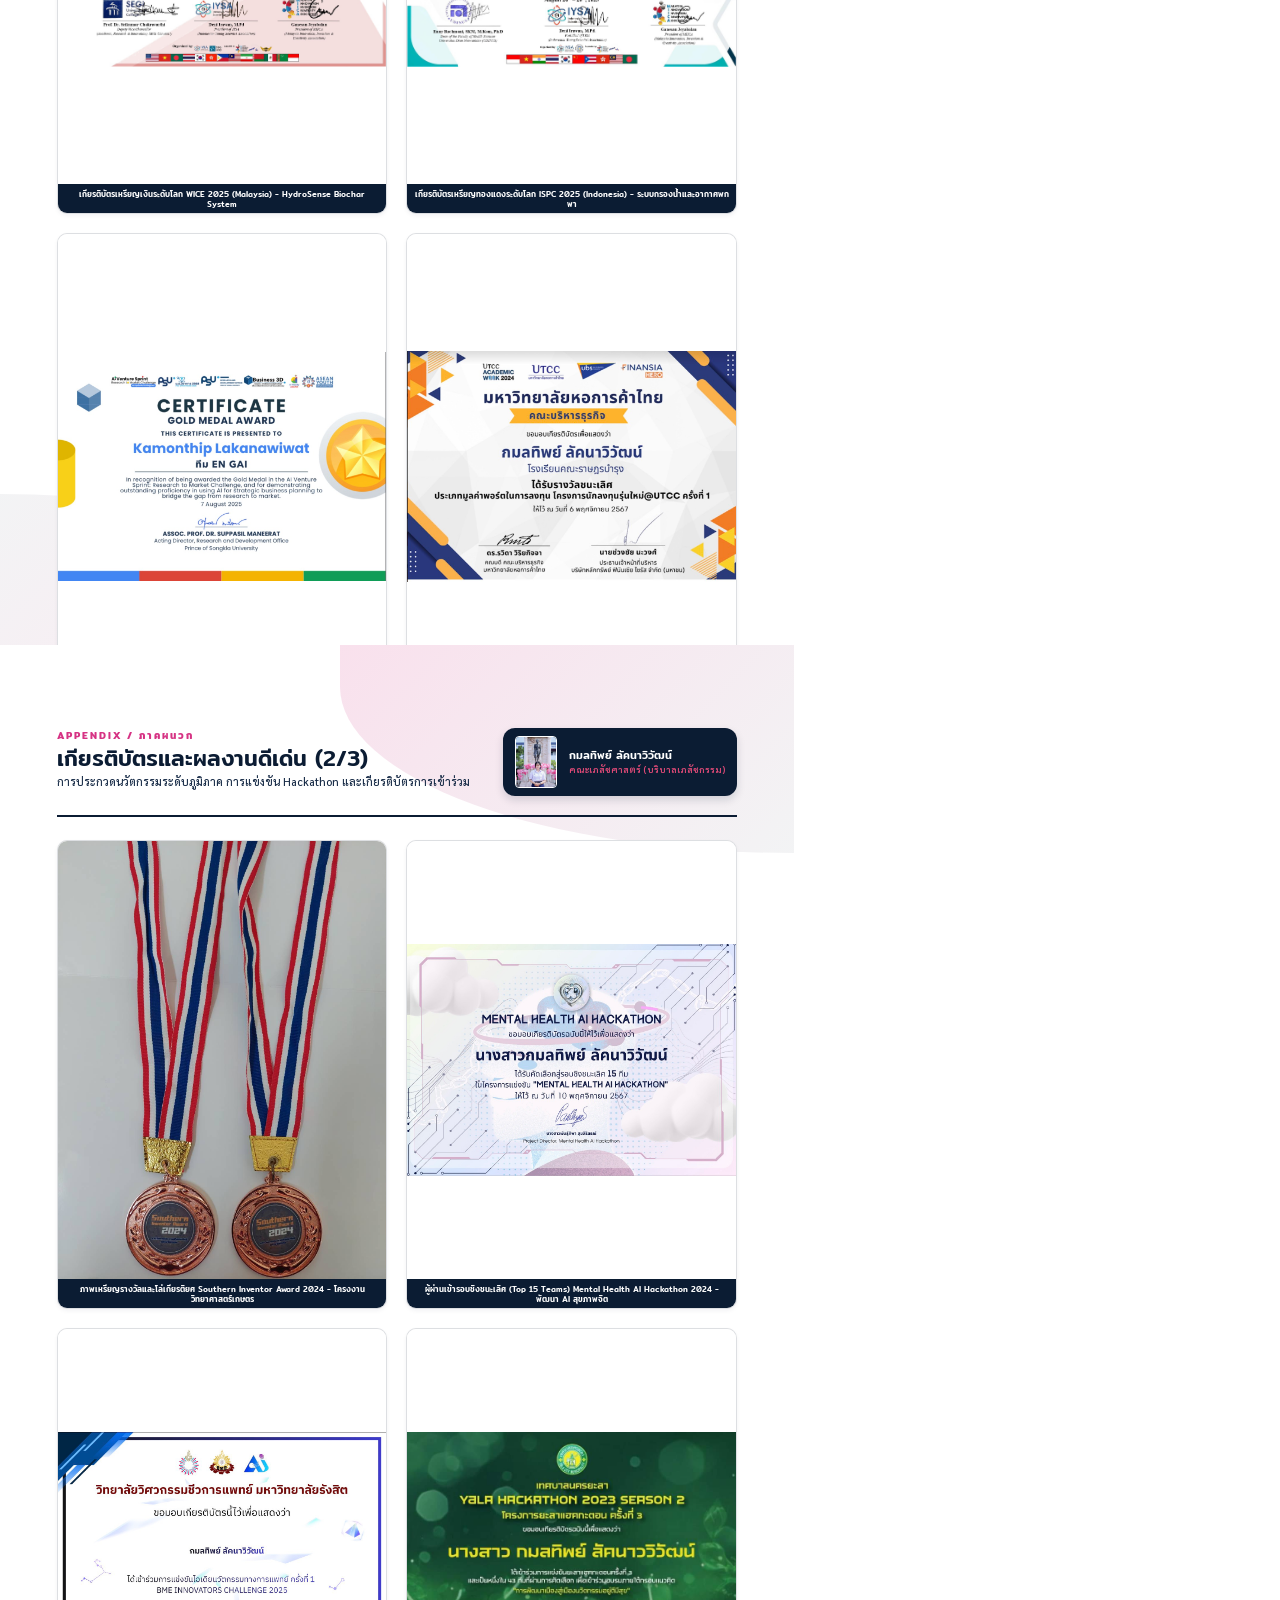
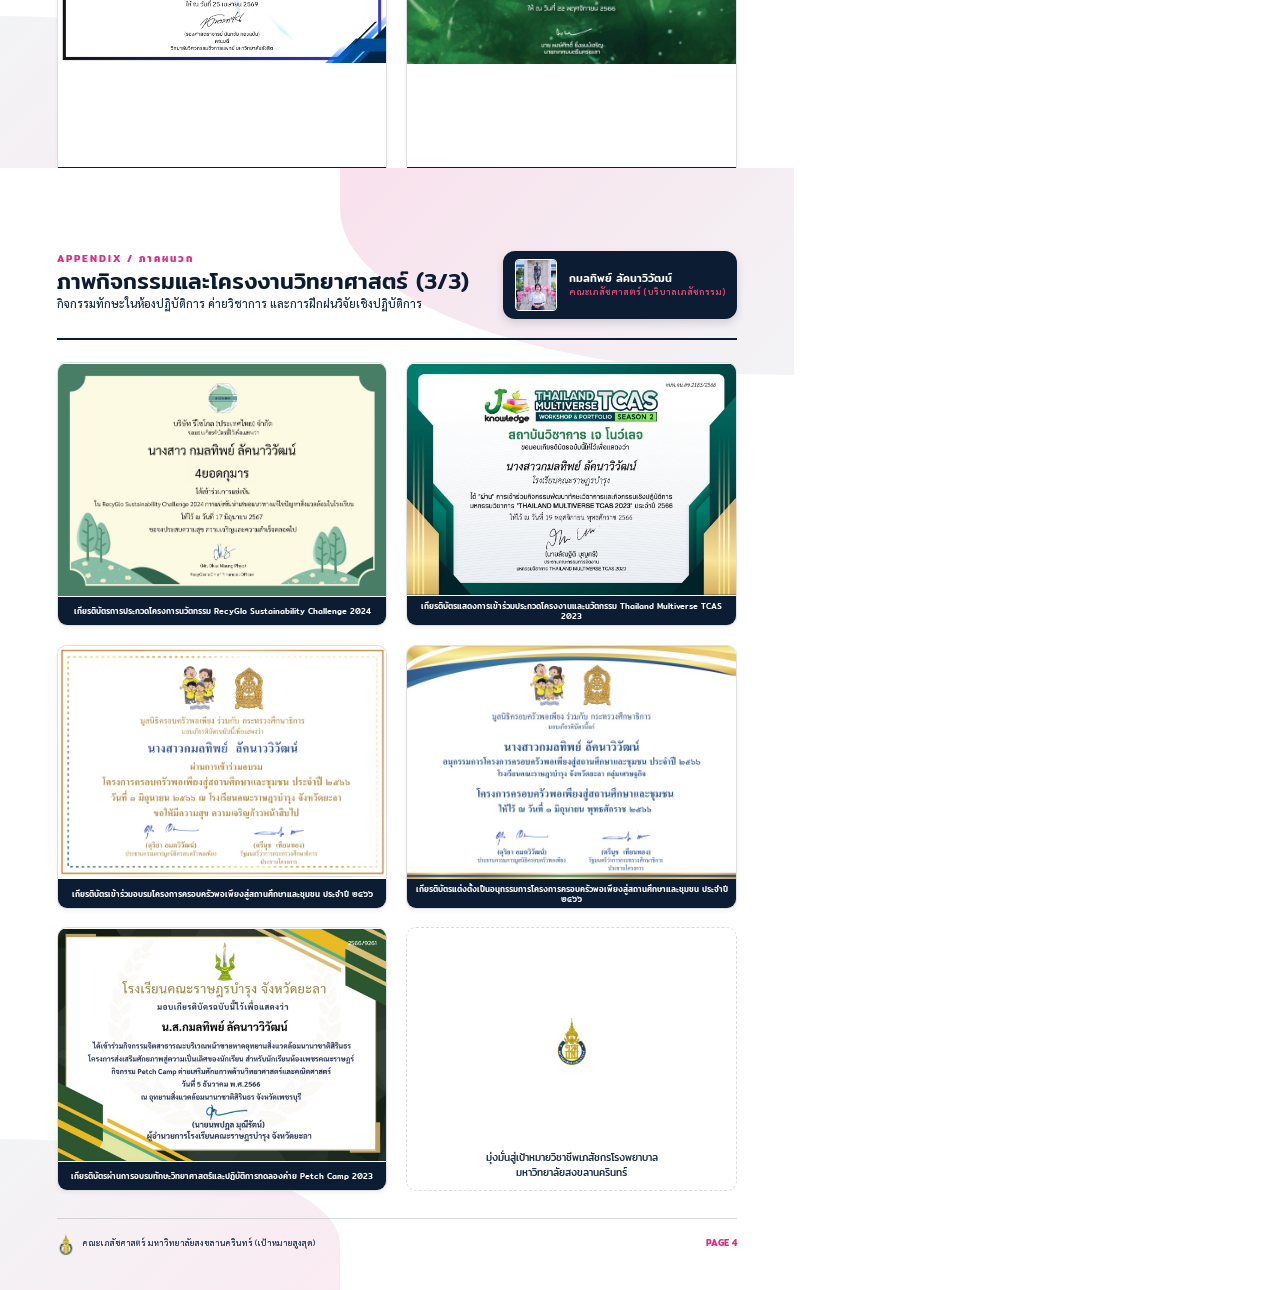
==== commit 030af72e: "Fix document.html and index.html mapping to correctly display Family Sufficiency certificate caption" ====
--- a/document.html
+++ b/document.html
@@ -663,24 +663,24 @@
                 <div class="appendix-item-title">เกียรติบัตรเหรียญเงินระดับโลก WICE 2025 (Malaysia) - HydroSense Biochar System</div>
             </div>
             <div class="appendix-item">
-                <img src="achievements/S__7643156_0.jpg" alt="WICE 2025 Silver Medal Photo">
-                <div class="appendix-item-title">ภาพเหรียญรางวัลเงินระดับโลก WICE 2025 (Malaysia) - โครงงาน HydroSense Biochar System</div>
-            </div>
-            <div class="appendix-item">
                 <img src="achievements/S__7643169_0.jpg" alt="ISPC 2025 Bronze Medal Certificate">
                 <div class="appendix-item-title">เกียรติบัตรเหรียญทองแดงระดับโลก ISPC 2025 (Indonesia) - ระบบกรองน้ำและอากาศพกพา</div>
             </div>
             <div class="appendix-item">
-                <img src="achievements/S__7643157_0.jpg" alt="ISPC 2025 Bronze Medal Photo">
-                <div class="appendix-item-title">ภาพเหรียญรางวัลทองแดงระดับโลก ISPC 2025 (Indonesia) - โครงงานวิทยาศาสตร์ระดับนานาชาติ</div>
-            </div>
-            <div class="appendix-item">
                 <img src="achievements/S__7643170_0.jpg" alt="AI Venture Sprint 2025 Gold Medal">
                 <div class="appendix-item-title">เกียรติบัตรเหรียญทอง AI Venture Sprint 2025 - แผนกลยุทธ์นวัตกรรมสู่ตลาด (PSU - Team EN GAI)</div>
             </div>
             <div class="appendix-item">
                 <img src="achievements/S__7643168_0.jpg" alt="Young Investor @ UTCC 2024 Winner">
                 <div class="appendix-item-title">รางวัลชนะเลิศ Young Investor @ UTCC 2024 - ประเภทมูลค่าพอร์ตการลงทุนสูงสุด (Finansia)</div>
+            </div>
+            <div class="appendix-item">
+                <img src="achievements/S__7643162_0.jpg" alt="Southern Inventor Award 2024 Bronze Medal Certificate">
+                <div class="appendix-item-title">เกียรติบัตรเหรียญทองแดง Southern Inventor Award 2024 (บุคคล) - ปุ๋ยชานอ้อย Aspergillus</div>
+            </div>
+            <div class="appendix-item">
+                <img src="achievements/S__7643163_0.jpg" alt="Southern Inventor Award 2024 Bronze Medal Team Certificate">
+                <div class="appendix-item-title">เกียรติบัตรเหรียญทองแดง Southern Inventor Award 2024 (ทีม) - มหาวิทยาลัยทักษิณ</div>
             </div>
         </main>
 
@@ -717,14 +717,6 @@
 
         <main class="appendix-grid">
             <div class="appendix-item">
-                <img src="achievements/S__7643162_0.jpg" alt="Southern Inventor Award 2024 Bronze Medal Certificate">
-                <div class="appendix-item-title">เกียรติบัตรเหรียญทองแดง Southern Inventor Award 2024 (บุคคล) - ปุ๋ยชานอ้อย Aspergillus</div>
-            </div>
-            <div class="appendix-item">
-                <img src="achievements/S__7643163_0.jpg" alt="Southern Inventor Award 2024 Bronze Medal Team Certificate">
-                <div class="appendix-item-title">เกียรติบัตรเหรียญทองแดง Southern Inventor Award 2024 (ทีม) - มหาวิทยาลัยทักษิณ</div>
-            </div>
-            <div class="appendix-item">
                 <img src="achievements/S__7643164_0.jpg" alt="Southern Inventor Award 2024 Medal Photo">
                 <div class="appendix-item-title">ภาพเหรียญรางวัลและโล่เกียรติยศ Southern Inventor Award 2024 - โครงงานวิทยาศาสตร์เกษตร</div>
             </div>
@@ -739,6 +731,14 @@
             <div class="appendix-item">
                 <img src="achievements/S__7643158_0.jpg" alt="Yala Hackathon 2023 Participant">
                 <div class="appendix-item-title">ผู้ผ่านเข้ารอบประกวดไอเดียนวัตกรรมเมืองยั่งยืน Yala Hackathon 2023 Season 2 (1 ใน 43 ทีม)</div>
+            </div>
+            <div class="appendix-item">
+                <img src="achievements/S__7643160_0.jpg" alt="Design Thinking Workshop 2024 Certificate">
+                <div class="appendix-item-title">เกียรติบัตรการเข้าอบรมกระบวนการคิดเชิงออกแบบ Design Thinking Workshop 2024 (KMITL–NIDA)</div>
+            </div>
+            <div class="appendix-item">
+                <img src="achievements/S__7643165_0.jpg" alt="Thaivivat Innovation Camp 2024 Certificate">
+                <div class="appendix-item-title">เกียรติบัตรค่ายนวัตกรรมเยาวชนระดับประเทศ Thaivivat Innovation Camp 2024 (Green Society)</div>
             </div>
         </main>
 
@@ -775,20 +775,20 @@
 
         <main class="appendix-grid">
             <div class="appendix-item">
-                <img src="achievements/S__7643160_0.jpg" alt="Design Thinking Workshop 2024 Certificate">
-                <div class="appendix-item-title">เกียรติบัตรการเข้าอบรมกระบวนการคิดเชิงออกแบบ Design Thinking Workshop 2024 (KMITL–NIDA)</div>
-            </div>
-            <div class="appendix-item">
-                <img src="achievements/S__7643165_0.jpg" alt="Thaivivat Innovation Camp 2024 Certificate">
-                <div class="appendix-item-title">เกียรติบัตรค่ายนวัตกรรมเยาวชนระดับประเทศ Thaivivat Innovation Camp 2024 (Green Society)</div>
-            </div>
-            <div class="appendix-item">
                 <img src="achievements/S__7643161_0.jpg" alt="RecyGlo Sustainability Challenge 2024 Certificate">
                 <div class="appendix-item-title">เกียรติบัตรการประกวดโครงการนวัตกรรม RecyGlo Sustainability Challenge 2024</div>
             </div>
             <div class="appendix-item">
                 <img src="achievements/S__7643159_0.jpg" alt="Thailand Multiverse TCAS 2023 Certificate">
                 <div class="appendix-item-title">เกียรติบัตรแสดงการเข้าร่วมประกวดโครงงานและนวัตกรรม Thailand Multiverse TCAS 2023</div>
+            </div>
+            <div class="appendix-item">
+                <img src="achievements/S__7643156_0.jpg" alt="เกียรติบัตรเข้าร่วมอบรมโครงการครอบครัวพอเพียงสู่สถานศึกษาและชุมชน ประจำปี ๒๕๖๖">
+                <div class="appendix-item-title">เกียรติบัตรเข้าร่วมอบรมโครงการครอบครัวพอเพียงสู่สถานศึกษาและชุมชน ประจำปี ๒๕๖๖</div>
+            </div>
+            <div class="appendix-item">
+                <img src="achievements/S__7643157_0.jpg" alt="เกียรติบัตรแต่งตั้งเป็นอนุกรรมการโครงการครอบครัวพอเพียงสู่สถานศึกษาและชุมชน ประจำปี ๒๕๖๖">
+                <div class="appendix-item-title">เกียรติบัตรแต่งตั้งเป็นอนุกรรมการโครงการครอบครัวพอเพียงสู่สถานศึกษาและชุมชน ประจำปี ๒๕๖๖</div>
             </div>
             <div class="appendix-item">
                 <img src="achievements/S__7643172_0.jpg" alt="Petch Camp 2023 Certificate">
